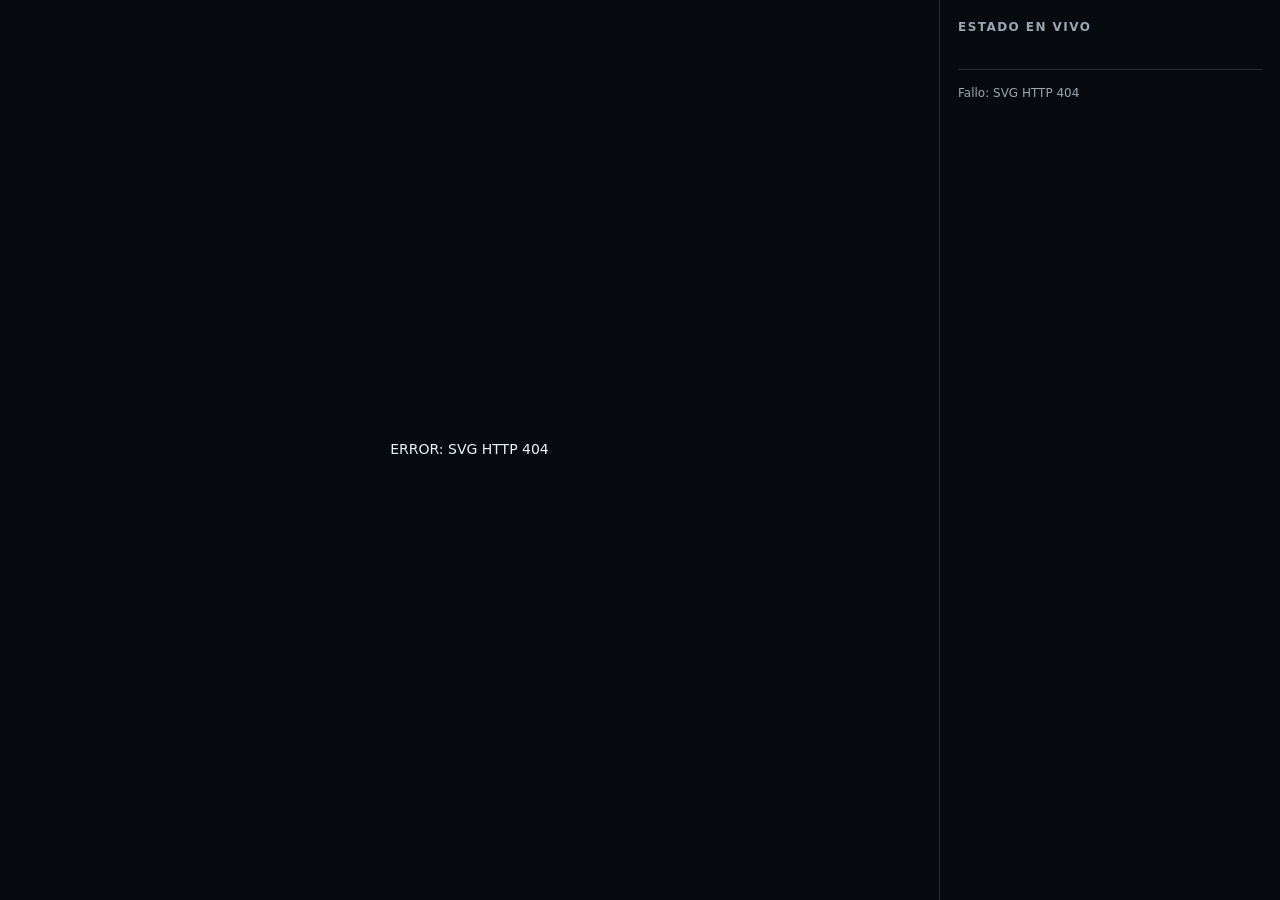
==== rat9/ui/index.html @ bbfde966 "Investigacion cerrada: arreglado el bug que rompia la UI, hallazgos aplicados BUG ARREGLADO Y VERIFI" ====
<!DOCTYPE html>
<html lang="es">
<head>
<meta charset="utf-8">
<meta name="viewport" content="width=device-width,initial-scale=1">
<meta name="color-scheme" content="dark">
<title>rat9-config — banco de pruebas del diagrama</title>
<style>
  /* Banco de pruebas provisional: sirve para verificar el enrutado de
     /ui/, la carga del SVG y la API, mientras se construye la interfaz
     definitiva. NO es la interfaz final. */
  :root {
    --bg-0: oklch(0.145 0.012 255);
    --bg-1: oklch(0.175 0.014 255);
    --bg-2: oklch(0.215 0.016 255);
    --text-hi: oklch(0.955 0.01 250);
    --text-mute: oklch(0.72 0.02 255);
    --accent-500: oklch(0.72 0.175 225);
    --hairline: color-mix(in oklab, var(--bg-1), white 14%);
    color-scheme: dark;
  }
  * { box-sizing: border-box; }
  body {
    margin: 0; background: var(--bg-0); color: var(--text-hi);
    font: 14px/1.55 system-ui, sans-serif;
    display: grid; grid-template-columns: minmax(0,1fr) 340px;
    gap: 1px; background: var(--hairline); block-size: 100vh;
  }
  @media (max-width: 820px) { body { grid-template-columns: minmax(0,1fr); } }
  .stage, aside { background: var(--bg-0); min-width: 0; overflow: auto; }
  .stage { display: grid; place-items: center; padding: 20px; }
  aside { padding: 18px; }
  svg { inline-size: 100%; max-block-size: 80vh; block-size: auto; }
  h1 { font-size: 12px; letter-spacing: .12em; text-transform: uppercase;
       color: var(--text-mute); margin: 0 0 14px; }
  .kv { display: grid; grid-template-columns: auto 1fr; gap: 6px 14px;
        font-size: 13px; font-variant-numeric: tabular-nums; }
  .kv dt { color: var(--text-mute); }
  .kv dd { margin: 0; color: var(--accent-500); }
  .log { margin-block-start: 18px; padding-block-start: 14px;
         border-block-start: 1px solid var(--hairline); font-size: 12px;
         color: var(--text-mute); }
  .log b { color: var(--text-hi); }
</style>
</head>
<body>
  <div class="stage" id="stage">cargando diagrama…</div>
  <aside>
    <h1>Estado en vivo</h1>
    <dl class="kv" id="state"></dl>
    <div class="log" id="log">Pulsa una zona del ratón.</div>
  </aside>

<script>
const $ = (s) => document.querySelector(s);

async function cargarDiagrama() {
  const r = await fetch('/ui/diagram-mouse.svg');
  if (!r.ok) throw new Error('SVG HTTP ' + r.status);
  const txt = await r.text();
  const doc = new DOMParser().parseFromString(txt, 'image/svg+xml');
  const svg = doc.documentElement;
  svg.removeAttribute('width');
  svg.removeAttribute('height');
  $('#stage').replaceChildren(svg);

  const zonas = [...svg.querySelectorAll('.z')];
  for (const z of zonas) {
    z.addEventListener('click', () => seleccionar(z, zonas));
    z.addEventListener('keydown', (e) => {
      if (e.key === 'Enter' || e.key === ' ') {
        e.preventDefault(); seleccionar(z, zonas);
      }
    });
  }
  return zonas.length;
}

function seleccionar(z, zonas) {
  for (const o of zonas) o.classList.remove('sel');
  z.classList.add('sel');
  const svg = z.closest('svg');
  svg.classList.add('sel-mode');
  const uso = z.dataset.usage;
  $('#log').innerHTML = 'Zona <b>' + z.dataset.zone + '</b> · uso HID <b>'
    + uso + '</b> · ' + z.getAttribute('aria-label');
}

async function cargarEstado() {
  const s = await (await fetch('/api/state')).json();
  const dpi = {};
  for (const d of (s.dpi || [])) (dpi[d.mode] ||= {})[d.axis] = d.dpi;
  const filas = [
    ['Conectado', s.connected ? 'sí' : 'no'],
    ['Perfil activo', s.mode ?? '—'],
    ['Batería', s.battery != null ? s.battery + ' %' : 'desconocida'],
    ...Object.keys(dpi).sort().map(
      m => ['DPI perfil ' + m, dpi[m].X + ' / ' + dpi[m].Y]),
  ];
  $('#state').innerHTML = filas.map(
    ([k, v]) => '<dt>' + k + '</dt><dd>' + v + '</dd>').join('');
}

(async () => {
  try {
    const n = await cargarDiagrama();
    await cargarEstado();
    $('#log').innerHTML = 'Diagrama cargado: <b>' + n + '</b> zonas. '
      + 'Pulsa una.';
    setInterval(cargarEstado, 3000);
  } catch (e) {
    $('#stage').textContent = 'ERROR: ' + e.message;
    $('#log').textContent = 'Fallo: ' + e.message;
  }
})();
</script>
</body>
</html>
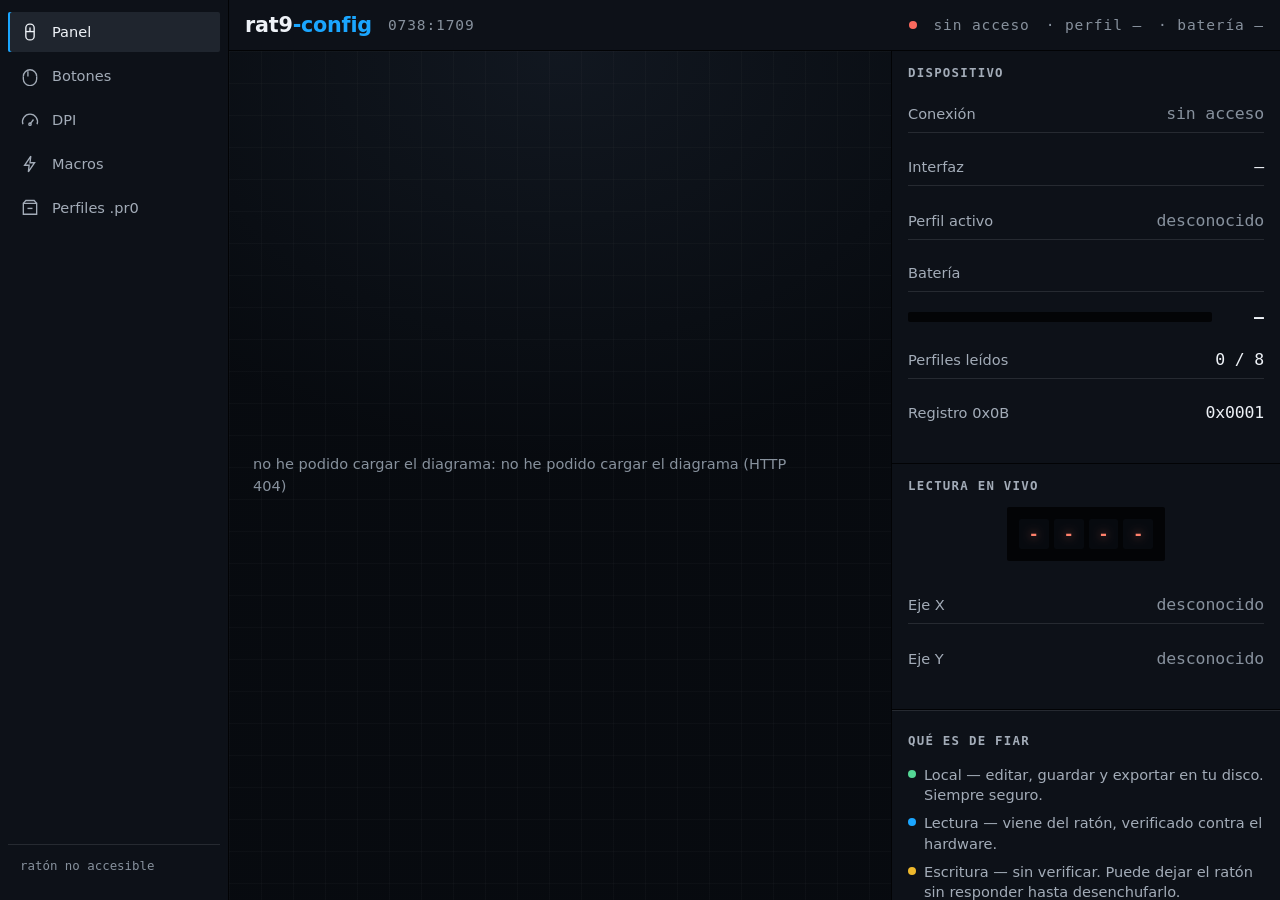
==== commit f04adb24: "Interfaz nueva: tokens, armazon responsive y diagrama integrado Sustituye el banco de pruebas por la" ====
--- a/rat9/ui/index.html
+++ b/rat9/ui/index.html
@@ -4,115 +4,94 @@
 <meta charset="utf-8">
 <meta name="viewport" content="width=device-width,initial-scale=1">
 <meta name="color-scheme" content="dark">
-<title>rat9-config — banco de pruebas del diagrama</title>
-<style>
-  /* Banco de pruebas provisional: sirve para verificar el enrutado de
-     /ui/, la carga del SVG y la API, mientras se construye la interfaz
-     definitiva. NO es la interfaz final. */
-  :root {
-    --bg-0: oklch(0.145 0.012 255);
-    --bg-1: oklch(0.175 0.014 255);
-    --bg-2: oklch(0.215 0.016 255);
-    --text-hi: oklch(0.955 0.01 250);
-    --text-mute: oklch(0.72 0.02 255);
-    --accent-500: oklch(0.72 0.175 225);
-    --hairline: color-mix(in oklab, var(--bg-1), white 14%);
-    color-scheme: dark;
-  }
-  * { box-sizing: border-box; }
-  body {
-    margin: 0; background: var(--bg-0); color: var(--text-hi);
-    font: 14px/1.55 system-ui, sans-serif;
-    display: grid; grid-template-columns: minmax(0,1fr) 340px;
-    gap: 1px; background: var(--hairline); block-size: 100vh;
-  }
-  @media (max-width: 820px) { body { grid-template-columns: minmax(0,1fr); } }
-  .stage, aside { background: var(--bg-0); min-width: 0; overflow: auto; }
-  .stage { display: grid; place-items: center; padding: 20px; }
-  aside { padding: 18px; }
-  svg { inline-size: 100%; max-block-size: 80vh; block-size: auto; }
-  h1 { font-size: 12px; letter-spacing: .12em; text-transform: uppercase;
-       color: var(--text-mute); margin: 0 0 14px; }
-  .kv { display: grid; grid-template-columns: auto 1fr; gap: 6px 14px;
-        font-size: 13px; font-variant-numeric: tabular-nums; }
-  .kv dt { color: var(--text-mute); }
-  .kv dd { margin: 0; color: var(--accent-500); }
-  .log { margin-block-start: 18px; padding-block-start: 14px;
-         border-block-start: 1px solid var(--hairline); font-size: 12px;
-         color: var(--text-mute); }
-  .log b { color: var(--text-hi); }
-</style>
+<title>rat9-config</title>
+<link rel="stylesheet" href="css/tokens.css">
+<link rel="stylesheet" href="css/app.css">
 </head>
 <body>
-  <div class="stage" id="stage">cargando diagrama…</div>
-  <aside>
-    <h1>Estado en vivo</h1>
-    <dl class="kv" id="state"></dl>
-    <div class="log" id="log">Pulsa una zona del ratón.</div>
-  </aside>
 
-<script>
-const $ = (s) => document.querySelector(s);
+<div class="app">
 
-async function cargarDiagrama() {
-  const r = await fetch('/ui/diagram-mouse.svg');
-  if (!r.ok) throw new Error('SVG HTTP ' + r.status);
-  const txt = await r.text();
-  const doc = new DOMParser().parseFromString(txt, 'image/svg+xml');
-  const svg = doc.documentElement;
-  svg.removeAttribute('width');
-  svg.removeAttribute('height');
-  $('#stage').replaceChildren(svg);
+  <!-- ── navegación ─────────────────────────────────────────────────────── -->
+  <nav class="rail" aria-label="Secciones">
+    <button class="rail-item" data-view="panel" aria-current="page"
+            data-name="Panel">
+      <svg viewBox="0 0 24 24" fill="none" stroke="currentColor"
+           stroke-width="1.6" aria-hidden="true">
+        <rect x="7" y="2.5" width="10" height="19" rx="4.5"/>
+        <path d="M12 6.5v5"/><path d="M7 11.5h10"/>
+      </svg>
+      <span class="rail-label">Panel</span>
+    </button>
 
-  const zonas = [...svg.querySelectorAll('.z')];
-  for (const z of zonas) {
-    z.addEventListener('click', () => seleccionar(z, zonas));
-    z.addEventListener('keydown', (e) => {
-      if (e.key === 'Enter' || e.key === ' ') {
-        e.preventDefault(); seleccionar(z, zonas);
-      }
-    });
-  }
-  return zonas.length;
-}
+    <button class="rail-item" data-view="botones" data-name="Botones">
+      <svg viewBox="0 0 24 24" fill="none" stroke="currentColor"
+           stroke-width="1.6" aria-hidden="true">
+        <path d="M4 12.5a8 8 0 0 1 16 0"/>
+        <path d="M4 12.5v3a8 8 0 0 0 16 0v-3"/>
+        <path d="M9.5 6.2v6.3"/>
+      </svg>
+      <span class="rail-label">Botones</span>
+    </button>
 
-function seleccionar(z, zonas) {
-  for (const o of zonas) o.classList.remove('sel');
-  z.classList.add('sel');
-  const svg = z.closest('svg');
-  svg.classList.add('sel-mode');
-  const uso = z.dataset.usage;
-  $('#log').innerHTML = 'Zona <b>' + z.dataset.zone + '</b> · uso HID <b>'
-    + uso + '</b> · ' + z.getAttribute('aria-label');
-}
+    <button class="rail-item" data-view="dpi" data-name="DPI">
+      <svg viewBox="0 0 24 24" fill="none" stroke="currentColor"
+           stroke-width="1.6" aria-hidden="true">
+        <path d="M3.5 17a9 9 0 1 1 17 0"/>
+        <path d="M12 17l4.2-5.6"/>
+        <circle cx="12" cy="17" r="1.4"/>
+      </svg>
+      <span class="rail-label">DPI</span>
+    </button>
 
-async function cargarEstado() {
-  const s = await (await fetch('/api/state')).json();
-  const dpi = {};
-  for (const d of (s.dpi || [])) (dpi[d.mode] ||= {})[d.axis] = d.dpi;
-  const filas = [
-    ['Conectado', s.connected ? 'sí' : 'no'],
-    ['Perfil activo', s.mode ?? '—'],
-    ['Batería', s.battery != null ? s.battery + ' %' : 'desconocida'],
-    ...Object.keys(dpi).sort().map(
-      m => ['DPI perfil ' + m, dpi[m].X + ' / ' + dpi[m].Y]),
-  ];
-  $('#state').innerHTML = filas.map(
-    ([k, v]) => '<dt>' + k + '</dt><dd>' + v + '</dd>').join('');
-}
+    <button class="rail-item" data-view="macros" data-name="Macros">
+      <svg viewBox="0 0 24 24" fill="none" stroke="currentColor"
+           stroke-width="1.6" aria-hidden="true">
+        <path d="M13 2.5 5.5 13.5H11l-1 8 7.5-11H12l1-8Z"/>
+      </svg>
+      <span class="rail-label">Macros</span>
+    </button>
 
-(async () => {
-  try {
-    const n = await cargarDiagrama();
-    await cargarEstado();
-    $('#log').innerHTML = 'Diagrama cargado: <b>' + n + '</b> zonas. '
-      + 'Pulsa una.';
-    setInterval(cargarEstado, 3000);
-  } catch (e) {
-    $('#stage').textContent = 'ERROR: ' + e.message;
-    $('#log').textContent = 'Fallo: ' + e.message;
-  }
-})();
-</script>
+    <button class="rail-item" data-view="perfiles" data-name="Perfiles">
+      <svg viewBox="0 0 24 24" fill="none" stroke="currentColor"
+           stroke-width="1.6" aria-hidden="true">
+        <path d="M4 6.5h16v13H4z"/><path d="M4 6.5 7 3h10l3 3.5"/>
+        <path d="M9 12.5h6"/>
+      </svg>
+      <span class="rail-label">Perfiles .pr0</span>
+    </button>
+
+    <div class="rail-foot" id="railFoot">conectando…</div>
+  </nav>
+
+  <!-- ── barra de estado ────────────────────────────────────────────────── -->
+  <header class="head">
+    <h1>rat9<span style="color:var(--accent-500)">-config</span></h1>
+    <span class="sub" id="hwid">0738:1709</span>
+    <span class="spacer"></span>
+    <span class="dot dot--wait" id="dot" role="img" aria-label="estado"></span>
+    <span class="sub" id="conn">conectando…</span>
+    <span class="sub">· perfil <span id="mode">—</span></span>
+    <span class="sub">· batería <span id="battHead">—</span></span>
+  </header>
+
+  <!-- ── lienzo: el ratón ───────────────────────────────────────────────── -->
+  <main class="canvas">
+    <div class="device-frame" id="deviceFrame">
+      <p class="hint" id="deviceMsg">cargando diagrama…</p>
+    </div>
+    <ol class="numb" id="numb" aria-label="Controles del ratón por número"></ol>
+  </main>
+
+  <!-- ── panel de la vista activa ───────────────────────────────────────── -->
+  <aside class="panel" id="panel" aria-live="polite"></aside>
+</div>
+
+<div class="toasts" id="toasts" aria-live="polite"></div>
+
+<script src="js/api.js"></script>
+<script src="js/diagram.js"></script>
+<script src="js/views.js"></script>
+<script src="js/app.js"></script>
 </body>
 </html>
--- a/rat9/ui/css/tokens.css
+++ b/rat9/ui/css/tokens.css
@@ -0,0 +1,103 @@
+/* ============================================================================
+   rat9-config — tokens de diseño
+   ----------------------------------------------------------------------------
+   Un solo objeto de diseño. Todo lo demas referencia estos tokens; no hay
+   colores sueltos en las reglas.
+
+   Decisiones y de donde salen:
+   - Paleta en OKLCH: la luminancia es perceptualmente uniforme, asi que la
+     escalera de superficies son pasos iguales de L y no "tres grises a ojo".
+     El hue es frio y FIJO (258) y el croma bajisimo, para que el matiz no
+     contamine el texto.
+   - Acento azul (hue 245), no el cian del informe ni el violeta de moda.
+     Es el color favorito del dueno del raton y el heredero del cobalto
+     (#3993BE, #0868B2) del software original.
+   - Esquinas ACHAPLANADAS: el original no tenia ni un borde redondeado. Se
+     conserva ese rasgo como seña de identidad; el radio queda solo para
+     controles pequenos.
+   - Contraste: los cuatro niveles de texto pasan AA (>=4.5:1) sobre --bg-1.
+     Verificado con tools/contrast.py, no a ojo.
+   - Fuentes instaladas en la maquina (fc-list), cero CDN: la app tiene que
+     funcionar sin red.
+   ========================================================================= */
+:root {
+  color-scheme: dark;
+
+  /* ── superficies: escalera de luminancia, hue frio fijo, croma minimo ── */
+  --bg-0: oklch(0.145 0.012 258);   /* raiz, vacio */
+  --bg-1: oklch(0.178 0.015 258);   /* paneles */
+  --bg-2: oklch(0.216 0.017 258);   /* paneles elevados, hover de fila */
+  --bg-3: oklch(0.262 0.019 258);   /* inputs, controles */
+  --bg-sunken: oklch(0.105 0.010 258); /* ranuras, canales, huecos */
+
+  /* ── texto: 4 niveles, los 4 pasan AA normal sobre --bg-1 ── */
+  --text-hi:   oklch(0.960 0.008 250);  /* titulares            ~13:1 */
+  --text-body: oklch(0.885 0.015 250);  /* cuerpo               ~10:1 */
+  --text-mute: oklch(0.740 0.020 255);  /* etiquetas             ~6:1 */
+  --text-hint: oklch(0.652 0.022 255);  /* pistas, deshabilitado ~4.9:1 */
+
+  /* ── acento azul: 3 pasos + translucido para el glow ── */
+  --accent-400: oklch(0.790 0.150 246);  /* texto acentuado, hover */
+  --accent-500: oklch(0.700 0.170 245);  /* primario */
+  --accent-600: oklch(0.580 0.165 243);  /* fondo de boton primario */
+  --accent-700: oklch(0.440 0.135 243);  /* pulsado */
+  --accent-glow: oklch(0.700 0.170 245 / 0.28);
+  --accent-wash: oklch(0.700 0.170 245 / 0.12);
+
+  /* ── semanticos ── */
+  --ok:     oklch(0.790 0.150 158);
+  --warn:   oklch(0.810 0.155 85);
+  --danger: oklch(0.700 0.180 27);
+
+  /* ── lineas: derivadas del propio fondo, nunca un gris plano ── */
+  --hairline:        color-mix(in oklab, var(--bg-1), white 13%);
+  --hairline-strong: color-mix(in oklab, var(--bg-1), white 24%);
+  --gap-line:        oklch(0.095 0.010 258); /* el hueco de 1px entre paneles */
+
+  /* ── geometria: achaflanada, no redondeada ── */
+  --chamfer: 11px;        /* el corte de las esquinas */
+  --chamfer-sm: 6px;
+  --r-tech: 2px;          /* controles: casi rectos, tecnico */
+  --r-sm: 5px;
+  --r-pill: 999px;
+
+  /* ── espacio: 4 pt FIJO. El espaciado no escala con la ventana ── */
+  --sp-1: .25rem;  --sp-2: .5rem;   --sp-3: .75rem;
+  --sp-4: 1rem;    --sp-5: 1.5rem;  --sp-6: 2rem;   --sp-7: 3rem;
+
+  /* ── tipografia fluida: ratio 1.3 entre 860 y 2560 px de ventana ──
+     Los tamanos subieron tras ver la app en una ventana de 1908 px: el cuerpo
+     se quedaba en 15 px y las etiquetas en 12,5, que a esa anchura se lee mal. */
+  --step--2: clamp(0.75rem, 0.6958rem + 0.1007vw, 0.875rem);
+  --step--1: clamp(0.875rem, 0.8032rem + 0.1338vw, 1rem);
+  --step-0:  clamp(1rem, 0.9348rem + 0.1212vw, 1.125rem);
+  --step-1:  clamp(1.25rem, 1.1594rem + 0.1685vw, 1.4375rem);
+  --step-2:  clamp(1.5625rem, 1.4272rem + 0.2524vw, 1.8438rem);
+  --step-3:  clamp(1.9375rem, 1.7425rem + 0.3632vw, 2.375rem);
+  --lh-tight: 1.16;  --lh-body: 1.55;
+
+  --font-ui:      "Geist", "Adwaita Sans", system-ui, sans-serif;
+  --font-display: "Space Grotesk", "Geist", system-ui, sans-serif;
+  --font-mono:    "JetBrains Mono", ui-monospace, "Noto Sans Mono", monospace;
+
+  /* ── movimiento: 3 duraciones y 2 easings, ni una mas ── */
+  --t-fast: 120ms;   /* hover, foco: respuesta inmediata */
+  --t-base: 200ms;   /* cambios de estado */
+  --t-slow: 480ms;   /* carga, apariciones */
+  --ease-out: cubic-bezier(.2, 0, 0, 1);
+  --ease-soft: cubic-bezier(.4, 0, .2, 1);
+
+  /* ── elevacion: por luminancia, no por sombras difusas ── */
+  --edge-light: inset 0 1px 0 oklch(1 0 0 / .05);
+  --drop-1: 0 1px 2px oklch(0 0 0 / .35);
+  --drop-2: 0 10px 28px -10px oklch(0 0 0 / .6), var(--edge-light);
+}
+
+@media (prefers-reduced-motion: reduce) {
+  :root { --t-fast: 1ms; --t-base: 1ms; --t-slow: 1ms; }
+  *, *::before, *::after {
+    animation-duration: .01ms !important;
+    animation-iteration-count: 1 !important;
+    transition-duration: .01ms !important;
+  }
+}
--- a/rat9/ui/css/app.css
+++ b/rat9/ui/css/app.css
@@ -0,0 +1,555 @@
+/* ============================================================================
+   rat9-config — estructura y componentes
+   ----------------------------------------------------------------------------
+   Disposiciones: tres, por grid-template-areas, y el ancho que decide es el de
+   la ventana. El caso real es la ventana estrecha y alta (~950 px) que sale al
+   poner la ventana en una mitad en Hyprland, y el caso maximo 4K.
+
+   Dos trucos que estan aqui por un motivo concreto:
+   - La separacion de 1 px se PINTA en el hueco del grid (background en el
+     contenedor + gap:1px). Con bordes de 1px en cada hijo salen bordes dobles
+     que ademas parpadean al redimensionar la ventana.
+   - min-width/min-height 0 en todos los hijos del grid. Sin eso, un hijo con
+     contenido largo pide su ancho minimo y revienta la columna.
+   ========================================================================= */
+
+* { box-sizing: border-box; }
+
+html, body { block-size: 100%; }
+
+body {
+  margin: 0;
+  background: var(--bg-0);
+  color: var(--text-body);
+  font: 400 var(--step-0)/var(--lh-body) var(--font-ui);
+  -webkit-font-smoothing: antialiased;
+  overflow: hidden;
+}
+
+/* ── esquinas achaflanadas: la seña del software original ── */
+.chamfer {
+  --ch: var(--chamfer);
+  clip-path: polygon(
+    var(--ch) 0, 100% 0,
+    100% calc(100% - var(--ch)), calc(100% - var(--ch)) 100%,
+    0 100%, 0 var(--ch));
+}
+.chamfer-sm { --ch: var(--chamfer-sm); }
+
+/* ═══ estructura ══════════════════════════════════════════════════════════ */
+
+.app {
+  display: grid;
+  block-size: 100%;
+  gap: 1px;
+  background: var(--gap-line);
+  grid-template-columns: 228px minmax(0, 1fr) minmax(340px, 388px);
+  grid-template-rows: 50px minmax(0, 1fr);
+  grid-template-areas:
+    "rail head   head"
+    "rail canvas panel";
+}
+.app > * { min-width: 0; min-height: 0; background: var(--bg-0); }
+
+/* Ventana media: el rail se queda en iconos y el panel baja debajo del lienzo */
+@media (max-width: 1240px) {
+  .app {
+    grid-template-columns: 62px minmax(0, 1fr);
+    grid-template-rows: 50px minmax(0, 53%) minmax(0, 1fr);
+    grid-template-areas:
+      "rail head"
+      "rail canvas"
+      "rail panel";
+  }
+  .rail-label { display: none; }
+}
+
+/* Ventana estrecha: una columna, el rail pasa a tira horizontal */
+@media (max-width: 860px) {
+  .app {
+    grid-template-columns: minmax(0, 1fr);
+    grid-template-rows: 46px auto minmax(240px, 44vh) minmax(0, 1fr);
+    grid-template-areas: "head" "rail" "canvas" "panel";
+  }
+  .rail { flex-direction: row; overflow-x: auto; padding: var(--sp-2); }
+  .rail-item { min-inline-size: 46px; }
+}
+
+/* ═══ barra de estado (head) ══════════════════════════════════════════════ */
+
+.head {
+  grid-area: head;
+  display: flex; align-items: center; gap: var(--sp-4);
+  padding-inline: var(--sp-4);
+  background: var(--bg-1);
+}
+
+.head h1 {
+  margin: 0; font: 600 var(--step-1)/1 var(--font-display);
+  color: var(--text-hi); letter-spacing: -.01em;
+}
+.head h1 b { color: var(--accent-500); font-weight: 600; }
+.head .sub {
+  font: 500 var(--step--1)/1 var(--font-mono);
+  color: var(--text-hint); letter-spacing: .06em;
+}
+.head .spacer { margin-inline-start: auto; }
+
+/* ═══ rail de navegacion ══════════════════════════════════════════════════ */
+
+.rail {
+  grid-area: rail;
+  display: flex; flex-direction: column; gap: var(--sp-1);
+  padding: var(--sp-3) var(--sp-2);
+  background: var(--bg-1);
+}
+
+.rail-item {
+  display: flex; align-items: center; gap: var(--sp-3);
+  padding: var(--sp-2) var(--sp-3);
+  min-block-size: 40px;
+  border: 0; background: transparent; color: var(--text-mute);
+  font: 500 var(--step--1)/1.2 var(--font-ui);
+  text-align: start; cursor: pointer;
+  border-radius: var(--r-tech);
+  transition: background var(--t-fast) var(--ease-out),
+              color var(--t-fast) var(--ease-out);
+}
+.rail-item svg { inline-size: 20px; block-size: 20px; flex: none; }
+.rail-item:hover { background: var(--bg-2); color: var(--text-hi); }
+.rail-item[aria-current="page"] {
+  background: var(--bg-3); color: var(--text-hi);
+  box-shadow: inset 2px 0 0 var(--accent-500);
+}
+.rail-item:focus-visible {
+  outline: 2px solid var(--accent-400); outline-offset: -2px;
+}
+
+/* el rail en modo iconos muestra el nombre en un tooltip que sale fuera */
+@media (max-width: 1240px) and (min-width: 861px) {
+  .rail-item { position: relative; justify-content: center; padding: var(--sp-2); }
+  .rail-item::after {
+    content: attr(data-name);
+    position: absolute; inset-inline-start: calc(100% + 10px);
+    inset-block-start: 50%; translate: 0 -50%;
+    background: var(--bg-3); border: 1px solid var(--hairline-strong);
+    padding: 4px 8px; border-radius: var(--r-tech);
+    font: 500 var(--step--2)/1 var(--font-mono); letter-spacing: .06em;
+    color: var(--text-hi); white-space: nowrap;
+    opacity: 0; pointer-events: none; z-index: 20;
+    transition: opacity var(--t-fast) var(--ease-out);
+  }
+  .rail-item:hover::after, .rail-item:focus-visible::after { opacity: 1; }
+}
+
+.rail-foot {
+  margin-block-start: auto; padding: var(--sp-3);
+  border-block-start: 1px solid var(--hairline);
+  font: 500 var(--step--2)/1.5 var(--font-mono); color: var(--text-hint);
+}
+
+/* ═══ lienzo (canvas) ═════════════════════════════════════════════════════ */
+
+.canvas {
+  grid-area: canvas; overflow: auto;
+  display: grid;
+  grid-template-columns: minmax(0, 1fr) auto;
+  align-items: center; justify-items: center;
+  gap: var(--sp-5);
+  padding: var(--sp-5);
+  background:
+    radial-gradient(120% 70% at 50% 0%, oklch(0.205 0.020 258) 0%, var(--bg-0) 68%);
+  position: relative;
+}
+/* Sin sitio para la leyenda, se va: los numeros siguen teniendo su lista
+   completa y accesible en la vista «Botones». */
+@media (max-width: 1180px) { .canvas { grid-template-columns: minmax(0, 1fr); } .numb { display: none; } }
+
+/* Leyenda de las llamadas del dibujo: el numero es el uso HID */
+.numb {
+  display: flex; flex-direction: column; gap: 1px;
+  padding-inline-end: var(--sp-4); margin: 0; list-style: none;
+}
+.numb li {
+  display: flex; align-items: center; gap: var(--sp-3);
+  font: 500 var(--step--2)/1.7 var(--font-mono);
+  color: var(--text-mute); white-space: nowrap;
+}
+.numb b {
+  display: grid; place-items: center;
+  inline-size: 24px; block-size: 24px; flex: none;
+  border: 1px solid var(--hairline-strong); border-radius: var(--r-pill);
+  color: var(--text-hi); font-weight: 600;
+  font-variant-numeric: tabular-nums;
+}
+/* rejilla tecnica sutil: 1 px cada 32, apenas visible */
+.canvas::before {
+  content: ""; position: absolute; inset: 0; pointer-events: none;
+  background-image:
+    linear-gradient(to right, oklch(1 0 0 / .022) 1px, transparent 1px),
+    linear-gradient(to bottom, oklch(1 0 0 / .022) 1px, transparent 1px);
+  background-size: 32px 32px;
+}
+
+.device-frame {
+  position: relative;
+  container-type: inline-size;
+  container-name: device;
+  inline-size: 100%;
+  display: grid; place-items: center;
+}
+
+/* ═══ panel de ajustes ════════════════════════════════════════════════════ */
+
+.panel {
+  grid-area: panel; overflow: auto; overscroll-behavior: contain;
+  display: flex; flex-direction: column; gap: 1px;
+  background: var(--gap-line);
+  scrollbar-width: thin;
+  scrollbar-color: var(--hairline-strong) transparent;
+}
+/* Barra de scroll visible: sin esto el panel parecia cortado en seco y no se
+   sabia que habia mas abajo. */
+.panel::-webkit-scrollbar, .canvas::-webkit-scrollbar { inline-size: 10px; block-size: 10px; }
+.panel::-webkit-scrollbar-track, .canvas::-webkit-scrollbar-track { background: transparent; }
+.panel::-webkit-scrollbar-thumb, .canvas::-webkit-scrollbar-thumb {
+  background: var(--hairline-strong); border-radius: var(--r-pill);
+  border: 3px solid var(--bg-0);
+}
+.panel::-webkit-scrollbar-thumb:hover, .canvas::-webkit-scrollbar-thumb:hover {
+  background: color-mix(in oklab, var(--hairline-strong), white 25%);
+}
+
+.sect { background: var(--bg-1); padding: var(--sp-4); }
+.sect--tight { padding: var(--sp-3) var(--sp-4); }
+.sect__head {
+  display: flex; align-items: center; gap: var(--sp-2);
+  margin-block-end: var(--sp-3);
+}
+.hud {
+  font: 600 var(--step--2)/1 var(--font-mono);
+  text-transform: uppercase; letter-spacing: .1em;
+  color: var(--text-mute);
+}
+.hud--accent { color: var(--accent-400); }
+
+/* ═══ filas de dato ══════════════════════════════════════════════════════ */
+
+.rows { display: flex; flex-direction: column; }
+.row {
+  display: flex; align-items: baseline; gap: var(--sp-3);
+  padding: var(--sp-2) 0;
+  border-block-end: 1px solid var(--hairline);
+}
+.row:last-child { border-block-end: 0; }
+.row dt, .row .k {
+  flex: 1; font: 500 var(--step--1)/1.3 var(--font-ui);
+  color: var(--text-mute);
+}
+.row dd, .row .v {
+  margin: 0; font: 500 var(--step-0)/1.2 var(--font-mono);
+  color: var(--text-hi); font-variant-numeric: tabular-nums;
+  letter-spacing: -.01em;
+}
+.row .v--accent { color: var(--accent-400); }
+.row .v--empty { color: var(--text-hint); }
+.row.is-active { background: var(--accent-wash); }
+
+/* ═══ etiquetas de estado ════════════════════════════════════════════════ */
+
+.tag {
+  font: 600 var(--step--2)/1 var(--font-mono);
+  letter-spacing: .06em; text-transform: uppercase;
+  padding: 3px 7px; border-radius: var(--r-tech);
+  background: var(--bg-3); color: var(--text-mute);
+}
+.tag--ok     { background: oklch(0.790 0.150 158 / .16); color: var(--ok); }
+.tag--warn   { background: oklch(0.810 0.155 85 / .16);  color: var(--warn); }
+.tag--accent { background: var(--accent-wash);           color: var(--accent-400); }
+
+/* ── indicador de conexion ── */
+.dot {
+  inline-size: 8px; block-size: 8px; flex: none;
+  border-radius: var(--r-pill); background: var(--text-hint);
+}
+.dot--on  { background: var(--ok); box-shadow: 0 0 8px oklch(0.790 0.150 158 / .7); }
+.dot--off { background: var(--danger); }
+.dot--wait { background: var(--warn); }
+
+/* ═══ bateria ════════════════════════════════════════════════════════════ */
+
+.batt { display: flex; align-items: center; gap: var(--sp-3); }
+.batt__shell {
+  position: relative; flex: 1; block-size: 10px;
+  background: var(--bg-sunken); border-radius: var(--r-tech);
+  overflow: hidden;
+}
+.batt__fill {
+  block-size: 100%; background: var(--accent-500);
+  transition: inline-size var(--t-base) var(--ease-out),
+              background var(--t-base) var(--ease-out);
+}
+.batt__fill.is-low  { background: var(--warn); }
+.batt__fill.is-crit { background: var(--danger); }
+.batt__n {
+  font: 600 var(--step-0)/1 var(--font-mono); color: var(--text-hi);
+  font-variant-numeric: tabular-nums; min-inline-size: 4ch; text-align: end;
+}
+
+/* ═══ controles ══════════════════════════════════════════════════════════ */
+
+.btn {
+  display: inline-flex; align-items: center; justify-content: center; gap: var(--sp-2);
+  min-block-size: 34px; padding: 0 var(--sp-4);
+  border: 1px solid var(--hairline-strong); border-radius: var(--r-tech);
+  background: var(--bg-2); color: var(--text-hi);
+  font: 600 var(--step--1)/1 var(--font-ui); cursor: pointer;
+  transition: background var(--t-fast) var(--ease-out),
+              border-color var(--t-fast) var(--ease-out);
+}
+.btn:hover { background: var(--bg-3); border-color: var(--accent-500); }
+.btn:active { background: var(--accent-700); }
+.btn:focus-visible { outline: 2px solid var(--accent-400); outline-offset: 2px; }
+.btn--primary {
+  background: var(--accent-600); border-color: var(--accent-600);
+  color: oklch(0.15 0.02 258);
+}
+.btn--primary:hover { background: var(--accent-500); border-color: var(--accent-500); }
+.btn--quiet { background: transparent; border-color: transparent; color: var(--text-mute); }
+.btn--quiet:hover { background: var(--bg-2); color: var(--text-hi); }
+.btn--danger { color: var(--danger); border-color: oklch(0.700 0.180 27 / .4); }
+.btn[disabled] { opacity: .45; cursor: not-allowed; }
+
+.btn-row { display: flex; flex-wrap: wrap; gap: var(--sp-2); }
+
+/* ── deslizador de DPI: en pasos de 25, no libre ── */
+.slider {
+  -webkit-appearance: none; appearance: none;
+  inline-size: 100%; block-size: 22px; background: transparent; cursor: pointer;
+}
+.slider::-webkit-slider-runnable-track {
+  block-size: 6px; border-radius: var(--r-tech);
+  background:
+    repeating-linear-gradient(to right,
+      var(--hairline-strong) 0 1px, transparent 1px 7.4%),
+    var(--bg-sunken);
+}
+.slider::-webkit-slider-thumb {
+  -webkit-appearance: none; appearance: none;
+  inline-size: 16px; block-size: 22px; margin-block-start: -8px;
+  border-radius: var(--r-tech);
+  background: var(--accent-500);
+  border: 1px solid oklch(0.15 0.02 258);
+  transition: background var(--t-fast) var(--ease-out);
+}
+.slider:hover::-webkit-slider-thumb { background: var(--accent-400); }
+.slider:focus-visible { outline: none; }
+.slider:focus-visible::-webkit-slider-thumb {
+  outline: 2px solid var(--accent-400); outline-offset: 2px;
+}
+
+/* ═══ tira de etapas de DPI ══════════════════════════════════════════════ */
+
+.stages { display: grid; gap: var(--sp-2); }
+.stage {
+  display: grid; grid-template-columns: auto 1fr auto;
+  align-items: center; gap: var(--sp-3);
+  padding: var(--sp-2) var(--sp-3);
+  background: var(--bg-2); border: 1px solid transparent;
+  border-radius: var(--r-tech); cursor: pointer;
+  transition: background var(--t-fast) var(--ease-out),
+              border-color var(--t-fast) var(--ease-out);
+}
+.stage:hover { background: var(--bg-3); }
+.stage[aria-pressed="true"] { border-color: var(--accent-500); background: var(--accent-wash); }
+.stage__n {
+  font: 600 var(--step--1)/1 var(--font-mono); color: var(--text-mute);
+  font-variant-numeric: tabular-nums;
+}
+.stage__v {
+  font: 600 var(--step-1)/1 var(--font-mono); color: var(--text-hi);
+  font-variant-numeric: tabular-nums;
+}
+
+/* ═══ display de LEDs de DPI (como el original) ══════════════════════════ */
+
+.dpiled {
+  display: inline-grid; grid-auto-flow: column; gap: 5px;
+  padding: var(--sp-3); background: var(--bg-sunken);
+  border-radius: var(--r-tech);
+}
+.dpiled i {
+  inline-size: 3ch; block-size: 1.8em;
+  font: 600 var(--step-0)/1.8em var(--font-mono);
+  font-style: normal; text-align: center;
+  color: oklch(0.30 0.02 258); background: var(--bg-0);
+  border-radius: 2px; font-variant-numeric: tabular-nums;
+}
+.dpiled i.on { color: oklch(0.78 0.19 30); text-shadow: 0 0 10px oklch(0.78 0.19 30 / .8); }
+
+/* ═══ lista de zonas del diagrama ════════════════════════════════════════ */
+
+.zones { display: flex; flex-direction: column; gap: 1px; background: var(--gap-line); }
+.zone-row {
+  display: flex; align-items: center; gap: var(--sp-3);
+  padding: var(--sp-2) var(--sp-3); background: var(--bg-1);
+  border: 0; color: var(--text-body); text-align: start; cursor: pointer;
+  font: 500 var(--step--1)/1.3 var(--font-ui);
+  transition: background var(--t-fast) var(--ease-out);
+}
+.zone-row:hover { background: var(--bg-2); }
+.zone-row[aria-pressed="true"] { background: var(--accent-wash); color: var(--text-hi); }
+.zone-row .n {
+  font: 600 var(--step--2)/1 var(--font-mono); color: var(--text-hint);
+  font-variant-numeric: tabular-nums; min-inline-size: 2.5ch;
+}
+.zone-row .uso {
+  margin-inline-start: auto; font: 500 var(--step--2)/1 var(--font-mono);
+  color: var(--text-hint);
+}
+
+/* ═══ mensajes: la interfaz dice la VERDAD sobre lo que ha pasado ════════ */
+
+.note {
+  display: flex; gap: var(--sp-3); padding: var(--sp-3);
+  background: var(--bg-2); border-inline-start: 2px solid var(--hairline-strong);
+  border-radius: var(--r-tech);
+  font: 400 var(--step--1)/1.45 var(--font-ui); color: var(--text-mute);
+}
+.note--local { border-inline-start-color: var(--ok); }
+.note--sent  { border-inline-start-color: var(--warn); }
+.note--never { border-inline-start-color: var(--danger); }
+.note b { color: var(--text-hi); font-weight: 600; }
+
+/* ═══ toast ══════════════════════════════════════════════════════════════ */
+
+.toasts {
+  position: fixed; inset-block-end: var(--sp-4); inset-inline-start: 50%;
+  translate: -50% 0; display: flex; flex-direction: column; gap: var(--sp-2);
+  z-index: 50; pointer-events: none;
+}
+.toast {
+  padding: var(--sp-3) var(--sp-4); background: var(--bg-3);
+  border: 1px solid var(--hairline-strong); border-radius: var(--r-tech);
+  box-shadow: var(--drop-2); color: var(--text-hi);
+  font: 500 var(--step--1)/1.3 var(--font-ui);
+}
+.toast--ok   { border-color: var(--ok); }
+.toast--warn { border-color: var(--warn); }
+.toast--err  { border-color: var(--danger); }
+
+/* ═══ el ratón: tema del diagrama ════════════════════════════════════════
+   El SVG trae sus propios valores por defecto en hex, pero diagram.js le quita
+   el bloque <style> y estos --mg-* mandan. Asi el ratón pertenece a la misma
+   paleta que el resto y se puede recalibrar desde aquí. */
+
+.device-frame {
+  /* El fallo de la primera pasada fue este: el raton estaba a la MISMA
+     luminancia que el lienzo, asi que se confundia con el fondo. Ahora el
+     cuerpo sube un escalon claro y, sobre todo, el contorno es una linea
+     visible de verdad: en un dibujo tecnico manda la LINEA, no el relleno. */
+  --mg-shell:      color-mix(in oklab, var(--bg-3), white 3%);
+  --mg-shell-hi:   color-mix(in oklab, var(--bg-3), white 10%);
+  --mg-plate:      color-mix(in oklab, var(--bg-3), white 8%);
+  --mg-plate-hi:   color-mix(in oklab, var(--bg-3), white 20%);
+  --mg-palm:       color-mix(in oklab, var(--bg-3), white 2%);
+  --mg-recess:     var(--bg-sunken);
+  --mg-control:    color-mix(in oklab, var(--bg-3), white 10%);
+  --mg-control-hi: color-mix(in oklab, var(--bg-3), white 26%);
+  --mg-edge:       color-mix(in oklab, var(--text-hint), var(--accent-500) 35%);
+  --mg-seam:       color-mix(in oklab, var(--hairline-strong), white 26%);
+  --mg-ridge:      color-mix(in oklab, var(--hairline-strong), white 34%);
+  --mg-gap:        var(--gap-line);
+  --mg-ink:        var(--text-body);
+  --mg-guide:      color-mix(in oklab, var(--hairline-strong), var(--accent-500) 22%);
+  --mg-badge-bg:   var(--bg-sunken);
+  --mg-badge-edge: color-mix(in oklab, var(--text-hint), var(--accent-500) 22%);
+  --mg-shadow:     oklch(0 0 0);
+}
+
+/* Escala con el HUECO del lienzo, no con la ventana: asi el ratón sigue
+   entero cuando el panel se lleva media pantalla. Subio de 46cqi a 68cqi tras
+   ver que en la ventana real quedaba pequeño y rodeado de vacio. */
+.device-frame svg.mouse-diagram {
+  inline-size: 100%;
+  block-size: auto;
+  max-inline-size: min(100%, 68cqi);
+  max-block-size: 82vh;
+  margin-inline: auto;
+}
+@container device (max-width: 420px) { .device-frame svg.mouse-diagram { max-inline-size: 100%; } }
+
+/* Las lineas del dibujo no engordan al escalar (1.5 px a 900 y a 4K) */
+.device-frame svg.mouse-diagram :is(path, rect, line)[stroke] {
+  vector-effect: non-scaling-stroke;
+}
+
+/* Seleccion y foco con el acento de la app */
+.device-frame .z { cursor: pointer; }
+.device-frame .z .hit {
+  transition: fill var(--t-fast) var(--ease-out),
+              stroke var(--t-fast) var(--ease-out);
+}
+.device-frame .z:hover .hit { fill: var(--mg-control-hi); stroke: var(--accent-500); }
+.device-frame .z:focus-visible { outline: none; }
+.device-frame .z:focus-visible .hit {
+  stroke: var(--accent-400); stroke-width: 2.5;
+}
+.device-frame .z.sel .hit {
+  stroke: var(--accent-400); stroke-width: 2.5;
+  filter: drop-shadow(0 0 10px var(--accent-glow));
+}
+.device-frame .mouse-diagram.sel-mode .z:not(.sel) .hit { opacity: .6; }
+.device-frame .lbl { fill: var(--text-hint); font: 10px var(--font-mono); }
+
+/* El texto de las llamadas: su color estaba en el <style> del SVG, que
+   diagram.js elimina para que mande la paleta de la app. Sin esta regla los
+   numeros quedaban en negro sobre negro y los circulos salian VACIOS. */
+.device-frame .badge text {
+  fill: var(--text-hi);
+  font-family: var(--font-mono);
+  font-weight: 600;
+  letter-spacing: .02em;
+}
+
+@media (prefers-reduced-motion: no-preference) {
+  .device-frame .z.sel .hit { animation: latido 2.4s var(--ease-soft) infinite alternate; }
+}
+@keyframes latido {
+  from { filter: drop-shadow(0 0 3px var(--accent-glow)); }
+  to   { filter: drop-shadow(0 0 14px var(--accent-glow)); }
+}
+
+.panel-foot {
+  margin-block-start: auto;
+  background: var(--bg-1);
+  padding: var(--sp-4);
+  padding-block-end: var(--sp-6);   /* aire abajo: quedaba pegado al borde */
+  border-block-start: 1px solid var(--hairline);
+}
+.legend {
+  list-style: none; margin: var(--sp-3) 0 0; padding: 0;
+  display: flex; flex-direction: column; gap: var(--sp-2);
+  font: 400 var(--step--1)/1.4 var(--font-ui); color: var(--text-mute);
+}
+.legend li { display: flex; gap: var(--sp-2); align-items: flex-start; }
+.legend__m {
+  inline-size: 8px; block-size: 8px; flex: none; margin-block-start: 5px;
+  border-radius: var(--r-pill);
+}
+.legend__m--local { background: var(--ok); }
+.legend__m--read  { background: var(--accent-500); }
+.legend__m--write { background: var(--warn); }
+
+/* ═══ utilidades ════════════════════════════════════════════════════════ */
+
+.num { font-variant-numeric: tabular-nums; }
+.mono { font-family: var(--font-mono); }
+.dim { color: var(--text-mute); }
+.hint { color: var(--text-hint); font-size: var(--step--1); }
+.hidden { display: none !important; }
+.stack { display: flex; flex-direction: column; gap: var(--sp-3); }
+.sr {
+  position: absolute; inline-size: 1px; block-size: 1px;
+  overflow: hidden; clip-path: inset(50%);
+}
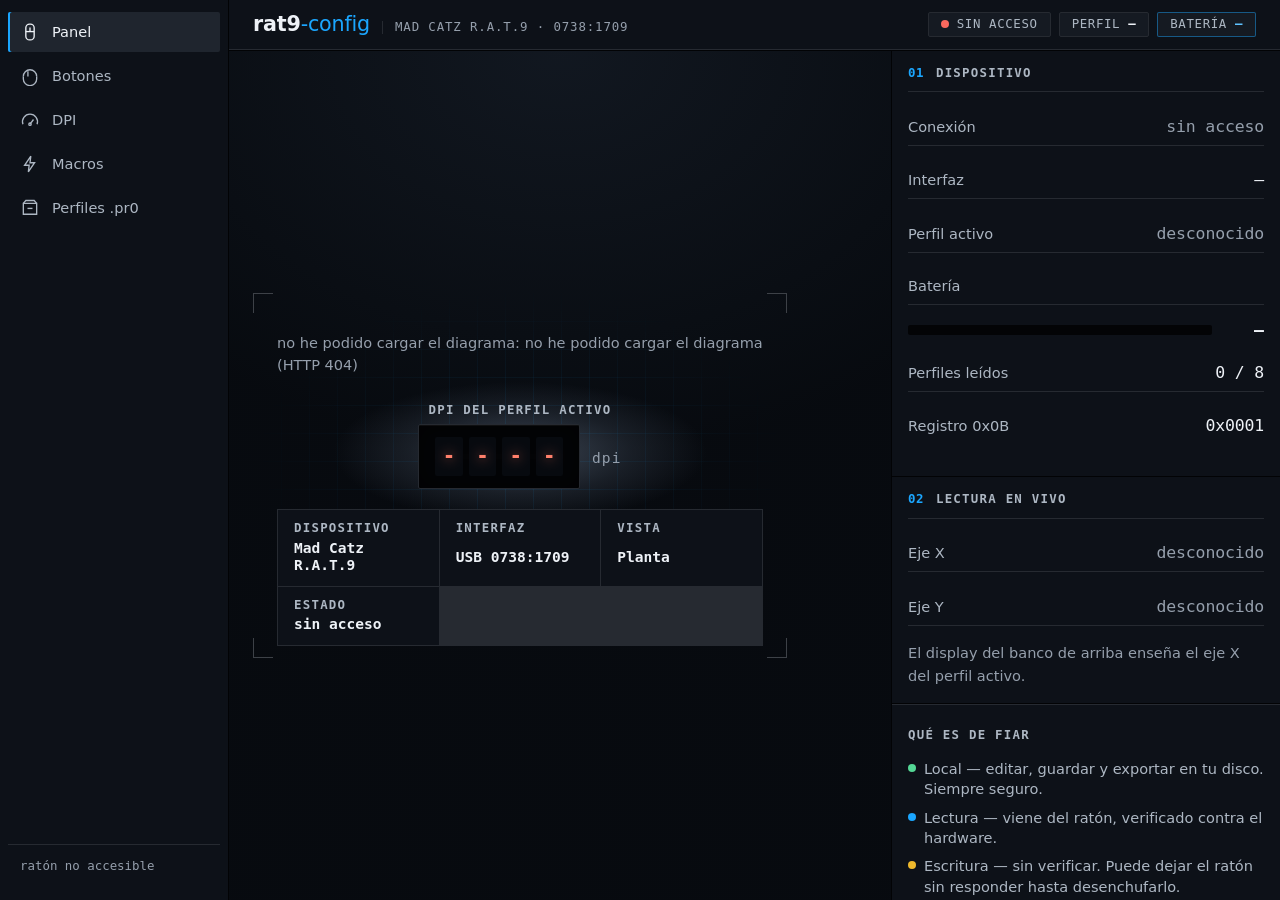
==== commit 84d6c05a: "Rediseno: el lienzo pasa a ser un plano tecnico del dispositivo El lienzo era un raton flotando en u" ====
--- a/rat9/ui/index.html
+++ b/rat9/ui/index.html
@@ -66,20 +66,51 @@
 
   <!-- ── barra de estado ────────────────────────────────────────────────── -->
   <header class="head">
-    <h1>rat9<span style="color:var(--accent-500)">-config</span></h1>
-    <span class="sub" id="hwid">0738:1709</span>
-    <span class="spacer"></span>
-    <span class="dot dot--wait" id="dot" role="img" aria-label="estado"></span>
-    <span class="sub" id="conn">conectando…</span>
-    <span class="sub">· perfil <span id="mode">—</span></span>
-    <span class="sub">· batería <span id="battHead">—</span></span>
+    <div class="head__brand">
+      <h1>rat9<span>-config</span></h1>
+      <span class="head__hw">Mad Catz R.A.T.9 · 0738:1709</span>
+    </div>
+    <div class="head__chips">
+      <span class="chip">
+        <i class="dot dot--wait" id="dot" role="img" aria-label="estado"></i>
+        <span id="conn">conectando…</span>
+      </span>
+      <span class="chip">perfil <b id="mode">—</b></span>
+      <span class="chip chip--accent">batería <b id="battHead">—</b></span>
+    </div>
   </header>
 
-  <!-- ── lienzo: el ratón ───────────────────────────────────────────────── -->
+  <!-- ── banco del dispositivo ──────────────────────────────────────────── -->
   <main class="canvas">
-    <div class="device-frame" id="deviceFrame">
-      <p class="hint" id="deviceMsg">cargando diagrama…</p>
+    <div class="bench">
+      <span class="bench__mark bench__mark--tl"></span>
+      <span class="bench__mark bench__mark--tr"></span>
+      <span class="bench__mark bench__mark--bl"></span>
+      <span class="bench__mark bench__mark--br"></span>
+      <div class="bench__floor" aria-hidden="true"></div>
+
+      <div class="device-frame" id="deviceFrame">
+        <p class="hint" id="deviceMsg">cargando diagrama…</p>
+      </div>
+
+      <!-- la lectura del raton, en el sitio del display de LEDs del original -->
+      <div class="bench__readout">
+        <span class="hud">DPI del perfil activo</span>
+        <div class="bench__display">
+          <div class="dpiled" id="stageLed" role="img" aria-label="lectura de DPI"></div>
+          <span class="bench__unit">dpi</span>
+        </div>
+      </div>
+
+      <!-- cajetín del plano: solo hechos, nada inventado -->
+      <div class="bench__title">
+        <div><span class="hud">Dispositivo</span><b>Mad Catz R.A.T.9</b></div>
+        <div><span class="hud">Interfaz</span><b>USB 0738:1709</b></div>
+        <div><span class="hud">Vista</span><b>Planta</b></div>
+        <div><span class="hud">Estado</span><b id="titleEstado">—</b></div>
+      </div>
     </div>
+
     <ol class="numb" id="numb" aria-label="Controles del ratón por número"></ol>
   </main>
 
--- a/rat9/ui/css/tokens.css
+++ b/rat9/ui/css/tokens.css
@@ -33,8 +33,8 @@
   /* ── texto: 4 niveles, los 4 pasan AA normal sobre --bg-1 ── */
   --text-hi:   oklch(0.960 0.008 250);  /* titulares            ~13:1 */
   --text-body: oklch(0.885 0.015 250);  /* cuerpo               ~10:1 */
-  --text-mute: oklch(0.740 0.020 255);  /* etiquetas             ~6:1 */
-  --text-hint: oklch(0.652 0.022 255);  /* pistas, deshabilitado ~4.9:1 */
+  --text-mute: oklch(0.775 0.020 255);  /* etiquetas             ~7:1 */
+  --text-hint: oklch(0.700 0.022 255);  /* pistas, deshabilitado ~5.3:1 */
 
   /* ── acento azul: 3 pasos + translucido para el glow ── */
   --accent-400: oklch(0.790 0.150 246);  /* texto acentuado, hover */
--- a/rat9/ui/css/app.css
+++ b/rat9/ui/css/app.css
@@ -79,21 +79,46 @@
 
 .head {
   grid-area: head;
-  display: flex; align-items: center; gap: var(--sp-4);
-  padding-inline: var(--sp-4);
+  display: flex; align-items: center; gap: var(--sp-5);
+  padding-inline: var(--sp-5);
   background: var(--bg-1);
-}
-
+  border-block-end: 1px solid var(--hairline);
+}
+.head__brand { display: flex; align-items: baseline; gap: var(--sp-3); }
+.head__hw {
+  font: 500 var(--step--2)/1 var(--font-mono);
+  color: var(--text-hint); letter-spacing: .07em; text-transform: uppercase;
+  padding-inline-start: var(--sp-3);
+  border-inline-start: 1px solid var(--hairline);
+}
 .head h1 {
   margin: 0; font: 600 var(--step-1)/1 var(--font-display);
   color: var(--text-hi); letter-spacing: -.01em;
 }
-.head h1 b { color: var(--accent-500); font-weight: 600; }
-.head .sub {
-  font: 500 var(--step--1)/1 var(--font-mono);
-  color: var(--text-hint); letter-spacing: .06em;
-}
-.head .spacer { margin-inline-start: auto; }
+.head h1 span { color: var(--accent-500); font-weight: 500; }
+.head__chips {
+  margin-inline-start: auto;
+  display: flex; align-items: center; gap: var(--sp-2);
+}
+
+/* Fichas de estado: cada dato con su etiqueta, en vez de una ristra de
+   "· perfil · bateria" donde no se sabia donde acababa un dato y empezaba
+   el siguiente. */
+.chip {
+  display: inline-flex; align-items: center; gap: var(--sp-2);
+  padding: 5px var(--sp-3);
+  background: var(--bg-2); border: 1px solid var(--hairline);
+  border-radius: var(--r-tech);
+  font: 500 var(--step--2)/1 var(--font-mono);
+  color: var(--text-mute); letter-spacing: .05em; text-transform: uppercase;
+  white-space: nowrap;
+}
+.chip b {
+  color: var(--text-hi); font-weight: 600;
+  font-variant-numeric: tabular-nums;
+}
+.chip--accent { border-color: color-mix(in oklab, var(--accent-500) 45%, transparent); }
+.chip--accent b { color: var(--accent-400); }
 
 /* ═══ rail de navegacion ══════════════════════════════════════════════════ */
 
@@ -159,11 +184,94 @@
   padding: var(--sp-5);
   background:
     radial-gradient(120% 70% at 50% 0%, oklch(0.205 0.020 258) 0%, var(--bg-0) 68%);
-  position: relative;
 }
 /* Sin sitio para la leyenda, se va: los numeros siguen teniendo su lista
    completa y accesible en la vista «Botones». */
 @media (max-width: 1180px) { .canvas { grid-template-columns: minmax(0, 1fr); } .numb { display: none; } }
+
+/* ── banco del dispositivo ─────────────────────────────────────────────────
+   El fallo de la version anterior estaba aqui: un raton FLOTANDO en una
+   rejilla vacia. Ahora se apoya en un suelo en perspectiva, va encuadrado por
+   marcas de esquina (lenguaje de plano tecnico) y lleva debajo su lectura de
+   DPI, igual que el display de 7 segmentos del software original. El lienzo
+   deja de ser decorado y pasa a ser el banco de un dispositivo.
+
+   Se llama .bench y NO .stage a proposito: .stage ya estaba cogido por la
+   tira de etapas de DPI, y al repetir el nombre la segunda definicion pisaba a
+   la primera. El sintoma era mudo: el raton media 0x0 y simplemente no
+   aparecia, sin un solo error en consola. */
+
+.bench {
+  position: relative;
+  isolation: isolate;
+  inline-size: 100%;
+  max-inline-size: 880px;
+  display: grid; align-content: center;
+  gap: var(--sp-3);
+  padding: var(--sp-5) var(--sp-5) var(--sp-3);
+}
+/* Charco de luz. Sin esto la sombra no se ve: una sombra oscura sobre un fondo
+   casi negro no tiene donde caer, y el objeto parece flotar por mucho
+   drop-shadow que le pongas. Primero la superficie iluminada, luego el objeto. */
+.bench::before {
+  content: ""; position: absolute; z-index: -2; pointer-events: none;
+  inset-block-start: 10%; inset-inline: 2%; block-size: 60%;
+  background: radial-gradient(52% 46% at 50% 56%,
+    oklch(0.42 0.028 258 / .9) 0%, oklch(0.30 0.022 258 / .55) 42%,
+    transparent 70%);
+}
+/* Retícula PLANA, tipo papel milimetrado, con desvanecido radial.
+   Antes tenia perspectiva 3D, y eso peleaba con el dibujo: el raton es una
+   vista CENITAL, un objeto plano, y una vista cenital no puede tener sombra de
+   apoyo real. En vez de disimularlo, se asume: esto es un PLANO, no una foto de
+   producto. Por eso retícula plana, marcas de esquina y cajetín. */
+.bench__floor {
+  position: absolute; inset: 0; z-index: -1; pointer-events: none;
+  background-image:
+    linear-gradient(to right,
+      color-mix(in oklab, var(--accent-500) 17%, transparent) 1px, transparent 1px),
+    linear-gradient(to bottom,
+      color-mix(in oklab, var(--accent-500) 17%, transparent) 1px, transparent 1px);
+  background-size: 28px 28px;
+  -webkit-mask-image: radial-gradient(64% 58% at 50% 44%, #000 0%, transparent 78%);
+  mask-image: radial-gradient(64% 58% at 50% 44%, #000 0%, transparent 78%);
+  opacity: .6;
+}
+.bench__mark {
+  position: absolute; inline-size: 20px; block-size: 20px;
+  border: 1.5px solid var(--hairline-strong); pointer-events: none;
+}
+.bench__mark--tl { inset-block-start: 0; inset-inline-start: 0; border-inline-end: 0; border-block-end: 0; }
+.bench__mark--tr { inset-block-start: 0; inset-inline-end: 0; border-inline-start: 0; border-block-end: 0; }
+.bench__mark--bl { inset-block-end: 0; inset-inline-start: 0; border-inline-end: 0; border-block-start: 0; }
+.bench__mark--br { inset-block-end: 0; inset-inline-end: 0; border-inline-start: 0; border-block-start: 0; }
+
+.bench__readout { display: grid; justify-items: center; gap: var(--sp-2); }
+.bench__display { display: flex; align-items: baseline; gap: var(--sp-3); }
+.bench__unit {
+  font: 500 var(--step--1)/1 var(--font-mono);
+  color: var(--text-hint); letter-spacing: .08em;
+}
+
+/* Cajetín: la esquina de un plano donde van los datos de la lámina. Da uso al
+   hueco de abajo y ancla la composición. */
+.bench__title {
+  inline-size: 100%;
+  display: grid; grid-template-columns: repeat(auto-fit, minmax(150px, 1fr));
+  gap: 1px; background: var(--hairline);
+  border: 1px solid var(--hairline);
+  margin-block-start: var(--sp-2);
+}
+.bench__title > div {
+  background: var(--bg-1); padding: var(--sp-3) var(--sp-4);
+  display: grid; gap: 4px;
+}
+.bench__title .hud { font-size: var(--step--2); }
+.bench__title b {
+  font: 500 var(--step--1)/1.2 var(--font-mono);
+  color: var(--text-hi); font-weight: 600;
+  font-variant-numeric: tabular-nums;
+}
 
 /* Leyenda de las llamadas del dibujo: el numero es el uso HID */
 .numb {
@@ -172,23 +280,20 @@
 }
 .numb li {
   display: flex; align-items: center; gap: var(--sp-3);
-  font: 500 var(--step--2)/1.7 var(--font-mono);
+  font: 500 var(--step--1)/1.7 var(--font-mono);
   color: var(--text-mute); white-space: nowrap;
+  transition: color var(--t-fast) var(--ease-out);
+}
+.numb li:hover { color: var(--text-hi); }
+.numb li:hover b {
+  border-color: var(--accent-500); color: var(--accent-400);
 }
 .numb b {
   display: grid; place-items: center;
-  inline-size: 24px; block-size: 24px; flex: none;
+  inline-size: 26px; block-size: 26px; flex: none;
   border: 1px solid var(--hairline-strong); border-radius: var(--r-pill);
   color: var(--text-hi); font-weight: 600;
   font-variant-numeric: tabular-nums;
-}
-/* rejilla tecnica sutil: 1 px cada 32, apenas visible */
-.canvas::before {
-  content: ""; position: absolute; inset: 0; pointer-events: none;
-  background-image:
-    linear-gradient(to right, oklch(1 0 0 / .022) 1px, transparent 1px),
-    linear-gradient(to bottom, oklch(1 0 0 / .022) 1px, transparent 1px);
-  background-size: 32px 32px;
 }
 
 .device-frame {
@@ -223,8 +328,17 @@
 .sect { background: var(--bg-1); padding: var(--sp-4); }
 .sect--tight { padding: var(--sp-3) var(--sp-4); }
 .sect__head {
-  display: flex; align-items: center; gap: var(--sp-2);
+  display: flex; align-items: baseline; gap: var(--sp-3);
   margin-block-end: var(--sp-3);
+  padding-block-end: var(--sp-3);
+  border-block-end: 1px solid var(--hairline);
+}
+/* Numero de seccion: el mismo lenguaje que las llamadas del dibujo, para que
+   el panel se lea como un plano y no como una lista de ajustes. */
+.sect__idx {
+  font: 600 var(--step--2)/1 var(--font-mono);
+  color: var(--accent-500); letter-spacing: .04em;
+  font-variant-numeric: tabular-nums;
 }
 .hud {
   font: 600 var(--step--2)/1 var(--font-mono);
@@ -374,18 +488,24 @@
 /* ═══ display de LEDs de DPI (como el original) ══════════════════════════ */
 
 .dpiled {
-  display: inline-grid; grid-auto-flow: column; gap: 5px;
-  padding: var(--sp-3); background: var(--bg-sunken);
+  display: inline-grid; grid-auto-flow: column; gap: 6px;
+  padding: var(--sp-3) var(--sp-4);
+  background: var(--bg-sunken);
+  border: 1px solid var(--hairline);
   border-radius: var(--r-tech);
+  box-shadow: var(--edge-light), inset 0 0 24px oklch(0 0 0 / .5);
 }
 .dpiled i {
-  inline-size: 3ch; block-size: 1.8em;
-  font: 600 var(--step-0)/1.8em var(--font-mono);
+  inline-size: 2.2ch; block-size: 1.9em;
+  font: 600 var(--step-1)/1.9em var(--font-mono);
   font-style: normal; text-align: center;
   color: oklch(0.30 0.02 258); background: var(--bg-0);
   border-radius: 2px; font-variant-numeric: tabular-nums;
 }
-.dpiled i.on { color: oklch(0.78 0.19 30); text-shadow: 0 0 10px oklch(0.78 0.19 30 / .8); }
+.dpiled i.on {
+  color: oklch(0.78 0.19 30);
+  text-shadow: 0 0 12px oklch(0.78 0.19 30 / .85);
+}
 
 /* ═══ lista de zonas del diagrama ════════════════════════════════════════ */
 
@@ -448,10 +568,10 @@
      luminancia que el lienzo, asi que se confundia con el fondo. Ahora el
      cuerpo sube un escalon claro y, sobre todo, el contorno es una linea
      visible de verdad: en un dibujo tecnico manda la LINEA, no el relleno. */
-  --mg-shell:      color-mix(in oklab, var(--bg-3), white 3%);
-  --mg-shell-hi:   color-mix(in oklab, var(--bg-3), white 10%);
-  --mg-plate:      color-mix(in oklab, var(--bg-3), white 8%);
-  --mg-plate-hi:   color-mix(in oklab, var(--bg-3), white 20%);
+  --mg-shell:      color-mix(in oklab, var(--bg-3), white 6%);
+  --mg-shell-hi:   color-mix(in oklab, var(--bg-3), white 14%);
+  --mg-plate:      color-mix(in oklab, var(--bg-3), white 11%);
+  --mg-plate-hi:   color-mix(in oklab, var(--bg-3), white 24%);
   --mg-palm:       color-mix(in oklab, var(--bg-3), white 2%);
   --mg-recess:     var(--bg-sunken);
   --mg-control:    color-mix(in oklab, var(--bg-3), white 10%);
@@ -464,20 +584,28 @@
   --mg-guide:      color-mix(in oklab, var(--hairline-strong), var(--accent-500) 22%);
   --mg-badge-bg:   var(--bg-sunken);
   --mg-badge-edge: color-mix(in oklab, var(--text-hint), var(--accent-500) 22%);
-  --mg-shadow:     oklch(0 0 0);
-}
-
-/* Escala con el HUECO del lienzo, no con la ventana: asi el ratón sigue
-   entero cuando el panel se lleva media pantalla. Subio de 46cqi a 68cqi tras
-   ver que en la ventana real quedaba pequeño y rodeado de vacio. */
+}
+
+/* El SVG se mide contra el ancho del contenedor, que ya viene acotado por el
+   banco (760 px). Antes usaba 68cqi, que se apunta al PROPIO contenedor: con
+   el banco centrado eso daba una dependencia circular y acababa en 0 px. */
 .device-frame svg.mouse-diagram {
   inline-size: 100%;
   block-size: auto;
-  max-inline-size: min(100%, 68cqi);
-  max-block-size: 82vh;
+  max-inline-size: 100%;
+  /* 60vh, no 78: el banco tiene que caber ENTERO en la ventana con el display
+     y el cajetín debajo. Con 78vh el cajetín se salía y quedaba cortado. */
+  max-block-size: 60vh;
   margin-inline: auto;
-}
-@container device (max-width: 420px) { .device-frame svg.mouse-diagram { max-inline-size: 100%; } }
+  /* La sombra sale de la SILUETA del dibujo, no de una elipse pintada dentro
+     del SVG. Tres capas en rampa (contacto, media, ambiente) porque una sola
+     no basta: en vista cenital el apoyo es un halo alrededor de TODA la
+     silueta, no una mancha debajo. */
+  filter:
+    drop-shadow(0 2px 3px oklch(0 0 0 / .8))
+    drop-shadow(0 9px 16px oklch(0 0 0 / .6))
+    drop-shadow(0 26px 36px oklch(0 0 0 / .45));
+}
 
 /* Las lineas del dibujo no engordan al escalar (1.5 px a 900 y a 4K) */
 .device-frame svg.mouse-diagram :is(path, rect, line)[stroke] {
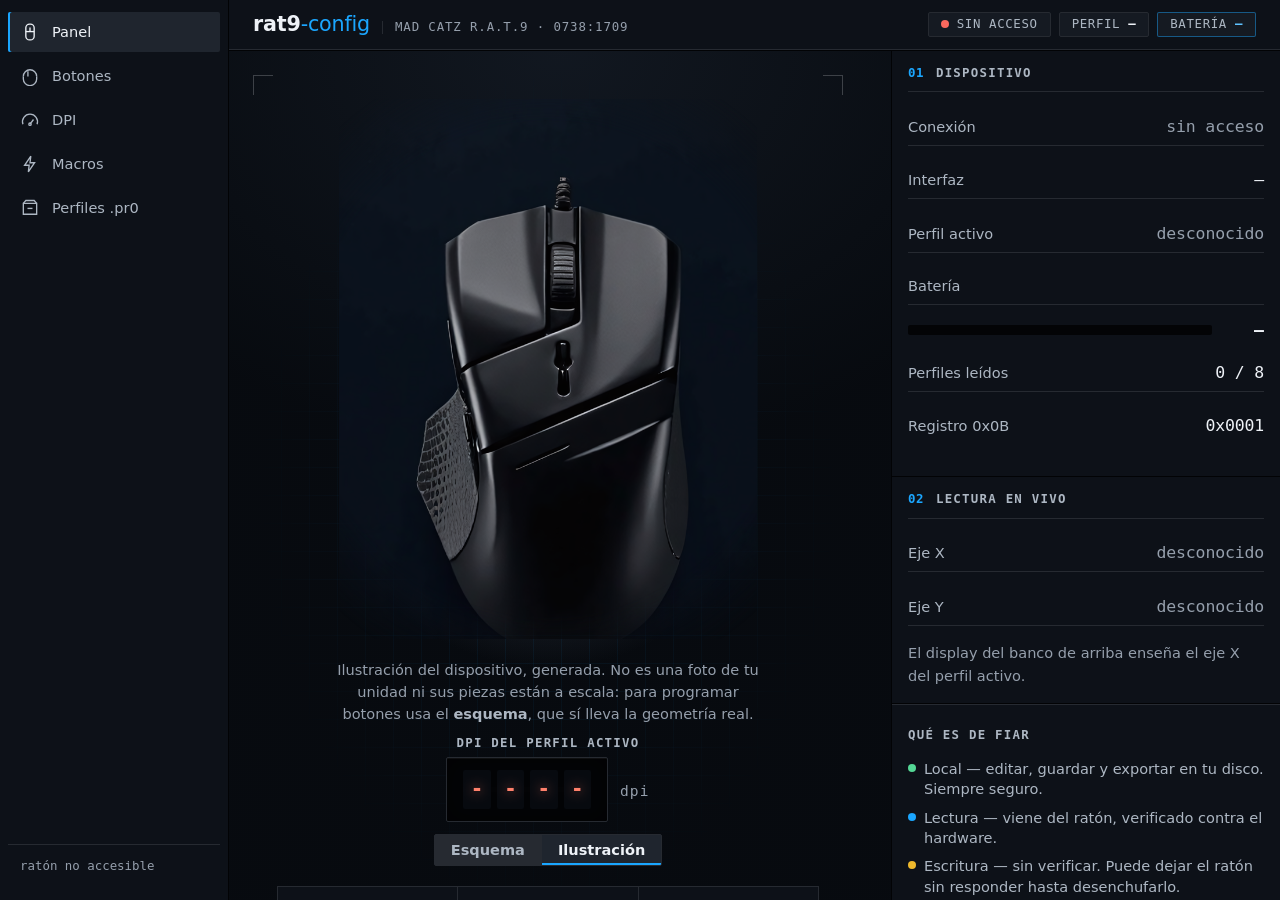
==== commit 4e0c3f0a: "Esquema con materiales: el dibujo tiene su propia escala tonal El esquema salia PLANO por una razon " ====
--- a/rat9/ui/index.html
+++ b/rat9/ui/index.html
@@ -93,6 +93,20 @@
         <p class="hint" id="deviceMsg">cargando diagrama…</p>
       </div>
 
+      <!-- Retrato realista del dispositivo. Va APARTE del esquema y sin marcas
+           encima: el render es una ilustracion generada, no una foto de esta
+           unidad, y sus piezas no caen donde las del raton real. Poner las
+           llamadas encima seria senalar la pieza equivocada. -->
+      <figure class="device-figure hidden" id="deviceFigure">
+        <img src="assets/raton-render.png" width="720" height="931"
+             alt="Ilustración realista del Mad Catz R.A.T.9 visto desde arriba">
+        <figcaption>
+          Ilustración del dispositivo, generada. No es una foto de tu unidad ni
+          sus piezas están a escala: para programar botones usa el
+          <b>esquema</b>, que sí lleva la geometría real.
+        </figcaption>
+      </figure>
+
       <!-- la lectura del raton, en el sitio del display de LEDs del original -->
       <div class="bench__readout">
         <span class="hud">DPI del perfil activo</span>
@@ -100,6 +114,15 @@
           <div class="dpiled" id="stageLed" role="img" aria-label="lectura de DPI"></div>
           <span class="bench__unit">dpi</span>
         </div>
+      </div>
+
+      <div class="bench__toggle" role="group" aria-label="Vista del dispositivo">
+        <button class="btn btn--quiet" data-figura="esquema" aria-pressed="true">
+          Esquema
+        </button>
+        <button class="btn btn--quiet" data-figura="render" aria-pressed="false">
+          Ilustración
+        </button>
       </div>
 
       <!-- cajetín del plano: solo hechos, nada inventado -->
--- a/rat9/ui/css/app.css
+++ b/rat9/ui/css/app.css
@@ -304,6 +304,46 @@
   display: grid; place-items: center;
 }
 
+/* Retrato realista del dispositivo, conmutador aparte del esquema. */
+.device-figure {
+  margin: 0; inline-size: 100%;
+  display: grid; justify-items: center; gap: var(--sp-3);
+}
+.device-figure img {
+  inline-size: 100%; block-size: auto;
+  max-inline-size: 100%;
+  max-block-size: 60vh;         /* el mismo tope que el esquema: el banco no salta */
+  object-fit: contain;
+  /* La imagen trae su propio fondo oscuro: se funde con el lienzo con una
+     mascara radial para que no se vea el borde del rectangulo.
+     El recorte deja aire a proposito (el raton ocupa del 19% al 81% en anchura
+     y del 14% al 86% en altura): asi la mascara se come SOLO el margen. Con el
+     recorte al ras, cualquier desvanecido se comia el talon del raton.
+     OJO: aqui NO va drop-shadow. Sobre una <img> la sombra sigue el RECTANGULO
+     del elemento, no la silueta del raton, y se ve un halo cuadrado. La
+     profundidad la da el propio sombreado del render. */
+  -webkit-mask-image: radial-gradient(58% 60% at 50% 50%, #000 76%, transparent 100%);
+  mask-image: radial-gradient(58% 60% at 50% 50%, #000 76%, transparent 100%);
+}
+.device-figure figcaption {
+  max-inline-size: 48ch; text-align: center;
+  margin-block-start: var(--sp-2);
+  font: 400 var(--step--1)/1.5 var(--font-ui);
+  color: var(--text-hint);
+}
+.device-figure figcaption b { color: var(--text-mute); font-weight: 600; }
+
+.bench__toggle {
+  display: flex; gap: 1px; background: var(--hairline);
+  border: 1px solid var(--hairline); border-radius: var(--r-tech);
+  overflow: hidden; justify-self: center;
+}
+.bench__toggle .btn { border: 0; border-radius: 0; min-block-size: 30px; }
+.bench__toggle .btn[aria-pressed="true"] {
+  background: var(--bg-3); color: var(--text-hi);
+  box-shadow: inset 0 -2px 0 var(--accent-500);
+}
+
 /* ═══ panel de ajustes ════════════════════════════════════════════════════ */
 
 .panel {
@@ -564,26 +604,29 @@
    paleta que el resto y se puede recalibrar desde aquí. */
 
 .device-frame {
-  /* El fallo de la primera pasada fue este: el raton estaba a la MISMA
-     luminancia que el lienzo, asi que se confundia con el fondo. Ahora el
-     cuerpo sube un escalon claro y, sobre todo, el contorno es una linea
-     visible de verdad: en un dibujo tecnico manda la LINEA, no el relleno. */
-  --mg-shell:      color-mix(in oklab, var(--bg-3), white 6%);
-  --mg-shell-hi:   color-mix(in oklab, var(--bg-3), white 14%);
-  --mg-plate:      color-mix(in oklab, var(--bg-3), white 11%);
-  --mg-plate-hi:   color-mix(in oklab, var(--bg-3), white 24%);
-  --mg-palm:       color-mix(in oklab, var(--bg-3), white 2%);
-  --mg-recess:     var(--bg-sunken);
-  --mg-control:    color-mix(in oklab, var(--bg-3), white 10%);
-  --mg-control-hi: color-mix(in oklab, var(--bg-3), white 26%);
-  --mg-edge:       color-mix(in oklab, var(--text-hint), var(--accent-500) 35%);
-  --mg-seam:       color-mix(in oklab, var(--hairline-strong), white 26%);
-  --mg-ridge:      color-mix(in oklab, var(--hairline-strong), white 34%);
-  --mg-gap:        var(--gap-line);
-  --mg-ink:        var(--text-body);
-  --mg-guide:      color-mix(in oklab, var(--hairline-strong), var(--accent-500) 22%);
-  --mg-badge-bg:   var(--bg-sunken);
-  --mg-badge-edge: color-mix(in oklab, var(--text-hint), var(--accent-500) 22%);
+  /* El dibujo tiene su PROPIA escala de valores, y es mas clara que el cromo de
+     la interfaz. Antes derivaba todo de --bg-3 (L 0,26) con unos puntos de
+     blanco: un rango tonal de L 0,21 a 0,30, donde no cabe ningun volumen. Un
+     objeto iluminado necesita sombra Y luz: aqui va de 0,10 (ranuras) a 0,53
+     (caras iluminadas).
+     Es el cambio que de verdad hace que se lea como objeto y no como silueta. */
+  --mg-recess:     oklch(0.100 0.012 255);   /* ranuras, huecos */
+  --mg-gap:        oklch(0.062 0.010 258);   /* junta entre piezas */
+  --mg-shell:      oklch(0.300 0.022 252);   /* cuerpo */
+  --mg-shell-hi:   oklch(0.470 0.028 250);   /* cuerpo iluminado arriba */
+  --mg-palm:       oklch(0.275 0.020 252);   /* reposamanos, un paso atras */
+  --mg-plate:      oklch(0.350 0.024 252);   /* tapas de los botones */
+  --mg-plate-hi:   oklch(0.530 0.030 250);   /* tapas iluminadas */
+  --mg-control:    oklch(0.270 0.020 252);   /* teclas laterales */
+  --mg-control-hi: oklch(0.450 0.026 250);
+  --mg-seam:       oklch(0.235 0.016 252);   /* costuras */
+  --mg-ridge:      oklch(0.500 0.026 250);   /* estrias de la rueda */
+  --mg-edge:       oklch(0.660 0.040 245);   /* contorno: manda la linea */
+  --mg-ink:        oklch(0.800 0.020 250);
+  --mg-guide:      oklch(0.520 0.070 245);
+  --mg-badge-bg:   oklch(0.100 0.012 255);
+  --mg-badge-edge: oklch(0.620 0.055 245);
+  --mg-luz:        oklch(1 0 0);
 }
 
 /* El SVG se mide contra el ancho del contenedor, que ya viene acotado por el
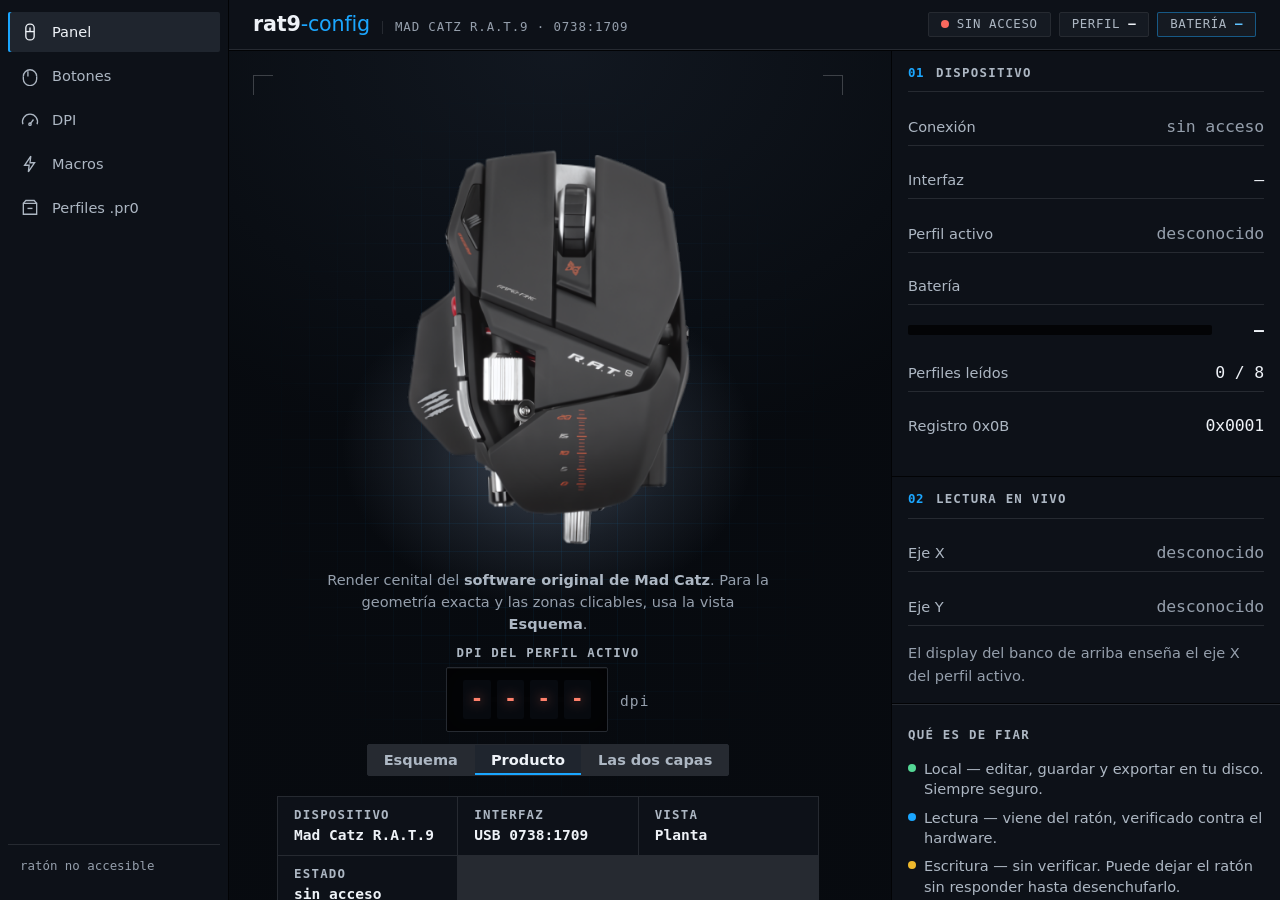
==== commit 7f2c07c6: "Dos capas: el esquema sobre el render del producto original El conmutador del banco pasa a tres vist" ====
--- a/rat9/ui/index.html
+++ b/rat9/ui/index.html
@@ -93,17 +93,25 @@
         <p class="hint" id="deviceMsg">cargando diagrama…</p>
       </div>
 
-      <!-- Retrato realista del dispositivo. Va APARTE del esquema y sin marcas
-           encima: el render es una ilustracion generada, no una foto de esta
-           unidad, y sus piezas no caen donde las del raton real. Poner las
-           llamadas encima seria senalar la pieza equivocada. -->
+      <!-- Retrato del dispositivo. Tres vistas: el esquema (geometría exacta y
+           zonas clicables), el render del producto original, y las dos capas
+           superpuestas.
+           OJO con la tercera: el plano va ajustado a la CAJA del render, no a
+           su forma. Son siluetas distintas (el render mide 0,72 de proporción y
+           el esquema 0,65, y el original tiene algo de perspectiva), así que no
+           coinciden al milímetro por mucho que se ajuste la caja. -->
       <figure class="device-figure hidden" id="deviceFigure">
-        <img src="assets/raton-render.png" width="720" height="931"
-             alt="Ilustración realista del Mad Catz R.A.T.9 visto desde arriba">
+        <!-- DOS CAPAS del mismo dibujo: la imagen realista debajo y el plano
+             translúcido encima. Miden lo mismo y el SVG viene ya transformado
+             a la caja del ratón de la imagen, así que encajan solas. -->
+        <div class="device-stack">
+          <img src="assets/raton-original.png" width="700" height="1090"
+               alt="Render cenital del Mad Catz R.A.T.9, del software original">
+          <div class="capa hidden" id="deviceCapa"></div>
+        </div>
         <figcaption>
-          Ilustración del dispositivo, generada. No es una foto de tu unidad ni
-          sus piezas están a escala: para programar botones usa el
-          <b>esquema</b>, que sí lleva la geometría real.
+          Render cenital del <b>software original de Mad Catz</b>. Para la
+          geometría exacta y las zonas clicables, usa la vista <b>Esquema</b>.
         </figcaption>
       </figure>
 
@@ -120,8 +128,11 @@
         <button class="btn btn--quiet" data-figura="esquema" aria-pressed="true">
           Esquema
         </button>
-        <button class="btn btn--quiet" data-figura="render" aria-pressed="false">
-          Ilustración
+        <button class="btn btn--quiet" data-figura="original" aria-pressed="false">
+          Producto
+        </button>
+        <button class="btn btn--quiet" data-figura="superpuesto" aria-pressed="false">
+          Las dos capas
         </button>
       </div>
 
--- a/rat9/ui/css/app.css
+++ b/rat9/ui/css/app.css
@@ -312,18 +312,8 @@
 .device-figure img {
   inline-size: 100%; block-size: auto;
   max-inline-size: 100%;
-  max-block-size: 60vh;         /* el mismo tope que el esquema: el banco no salta */
+  max-block-size: 50vh;         /* el mismo tope que el esquema: el banco no salta */
   object-fit: contain;
-  /* La imagen trae su propio fondo oscuro: se funde con el lienzo con una
-     mascara radial para que no se vea el borde del rectangulo.
-     El recorte deja aire a proposito (el raton ocupa del 19% al 81% en anchura
-     y del 14% al 86% en altura): asi la mascara se come SOLO el margen. Con el
-     recorte al ras, cualquier desvanecido se comia el talon del raton.
-     OJO: aqui NO va drop-shadow. Sobre una <img> la sombra sigue el RECTANGULO
-     del elemento, no la silueta del raton, y se ve un halo cuadrado. La
-     profundidad la da el propio sombreado del render. */
-  -webkit-mask-image: radial-gradient(58% 60% at 50% 50%, #000 76%, transparent 100%);
-  mask-image: radial-gradient(58% 60% at 50% 50%, #000 76%, transparent 100%);
 }
 .device-figure figcaption {
   max-inline-size: 48ch; text-align: center;
@@ -603,13 +593,13 @@
    el bloque <style> y estos --mg-* mandan. Asi el ratón pertenece a la misma
    paleta que el resto y se puede recalibrar desde aquí. */
 
+/* El dibujo tiene su PROPIA escala de valores, y es mas clara que el cromo de
+   la interfaz. Antes derivaba todo de --bg-3 (L 0,26) con unos puntos de
+   blanco: un rango tonal de L 0,21 a 0,30, donde no cabe ningun volumen. Un
+   objeto iluminado necesita sombra Y luz: aqui va de 0,10 (ranuras) a 0,53
+   (caras iluminadas).
+   Es el cambio que de verdad hace que se lea como objeto y no como silueta. */
 .device-frame {
-  /* El dibujo tiene su PROPIA escala de valores, y es mas clara que el cromo de
-     la interfaz. Antes derivaba todo de --bg-3 (L 0,26) con unos puntos de
-     blanco: un rango tonal de L 0,21 a 0,30, donde no cabe ningun volumen. Un
-     objeto iluminado necesita sombra Y luz: aqui va de 0,10 (ranuras) a 0,53
-     (caras iluminadas).
-     Es el cambio que de verdad hace que se lea como objeto y no como silueta. */
   --mg-recess:     oklch(0.100 0.012 255);   /* ranuras, huecos */
   --mg-gap:        oklch(0.062 0.010 258);   /* junta entre piezas */
   --mg-shell:      oklch(0.300 0.022 252);   /* cuerpo */
@@ -628,6 +618,56 @@
   --mg-badge-edge: oklch(0.620 0.055 245);
   --mg-luz:        oklch(1 0 0);
 }
+
+/* ── la capa que va ENCIMA del render ──────────────────────────────────────
+   Aquí el dibujo no rellena: solo perfila. Es un plano superpuesto a una
+   fotografía; si tapara la imagen, competirían las dos. Los rellenos son
+   lavados de acento a baja opacidad y mandan las líneas. */
+.capa-render {
+  /* Va ENCIMA de una fotografía: si el plano es tenue se lee como un artefacto
+     del render y no como un plano, así que aquí las líneas son lo que MANDA.
+     En el cuerpo del SVG el contorno de las piezas es el color del hueco
+     (--mg-gap, oscuro); aquí se invierte a claro, porque sobre la foto lo que
+     tiene que verse son las líneas, no los huecos. */
+  --mg-shell:      oklch(0.72 0.150 245 / .14);
+  --mg-shell-hi:   oklch(0.84 0.140 245 / .22);
+  --mg-plate:      oklch(0.72 0.150 245 / .18);
+  --mg-plate-hi:   oklch(0.86 0.140 245 / .26);
+  --mg-palm:       oklch(0.72 0.150 245 / .10);
+  --mg-recess:     oklch(0.08 0.012 255 / .45);
+  --mg-control:    oklch(0.78 0.140 245 / .20);
+  --mg-control-hi: oklch(0.90 0.130 245 / .34);
+  --mg-seam:       oklch(0.88 0.110 245 / .70);
+  --mg-ridge:      oklch(0.94 0.100 245 / .75);
+  --mg-edge:       oklch(0.94 0.090 240 / .96);
+  --mg-gap:        oklch(0.88 0.110 242 / .95);
+  --mg-ink:        oklch(0.97 0.030 245);
+  --mg-guide:      oklch(0.82 0.120 245 / .9);
+  --mg-badge-bg:   oklch(0.15 0.035 250 / .92);
+  --mg-badge-edge: oklch(0.88 0.120 245 / .95);
+  /* la banda de luz y el reflejo de la rueda se apagan: sobre la foto ya hay
+     iluminación de verdad y añadir la nuestra la ensuciaría */
+  --mg-luz:        transparent;
+  /* NADA de rellenos oscuros: tapaban el producto. La capa solo perfila. */
+  --mg-recess:     transparent;
+  --mg-palm:       oklch(0.72 0.150 245 / .06);
+  --mg-shell:      oklch(0.72 0.150 245 / .07);
+}
+
+/* Las dos capas apiladas. Encajan solas porque las dos miden 720x931: el SVG
+   trae la geometría YA transformada a la caja donde ha caído el ratón en la
+   imagen (lo hace tools/gen-mouse-svg.py, midiendo el render). Así no hay
+   cuentas de alineación en CSS, que es donde se desincronizarían. */
+.device-stack { position: relative; inline-size: 100%; line-height: 0; }
+.device-stack img { display: block; inline-size: 100%; block-size: auto; }
+.device-stack .capa {
+  position: absolute; inset: 0;
+  inline-size: 100%; block-size: 100%;
+}
+.device-stack .capa svg { inline-size: 100%; block-size: 100%; }
+/* El plano lleva las líneas algo más gruesas que el esquema suelto: encima de
+   una foto, 1,5 px se pierden entre el grano y las sombras de la imagen. */
+.device-stack .capa :is(path, rect)[stroke] { stroke-width: 2.2; }
 
 /* El SVG se mide contra el ancho del contenedor, que ya viene acotado por el
    banco (760 px). Antes usaba 68cqi, que se apunta al PROPIO contenedor: con
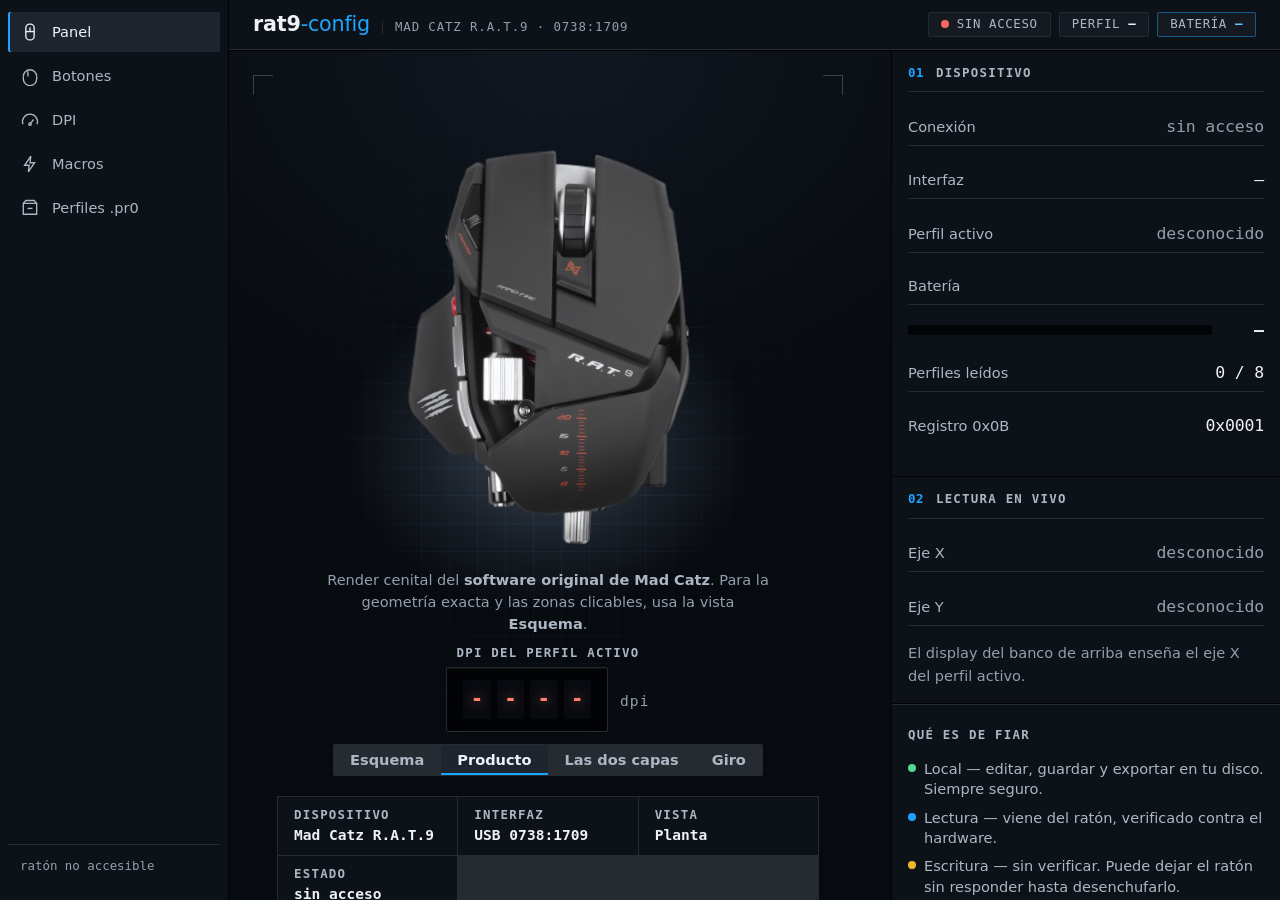
==== commit 5c935cd2: "Visor de giro: 24 fotogramas reales del aparato, arrastrables Anade una cuarta vista al banco, 'Giro" ====
--- a/rat9/ui/index.html
+++ b/rat9/ui/index.html
@@ -115,6 +115,27 @@
         </figcaption>
       </figure>
 
+      <!-- VISOR DE GIRO: 24 fotogramas REALES del aparato, extraídos del
+           instalador del software original. No es un modelo 3D inventado: es
+           exactamente lo que hacía el software de Mad Catz, que tampoco era 3D
+           sino una ruleta de sprites. Se arrastra para girarlo.
+           Los fotogramas NO están en el repositorio (son material gráfico
+           ajeno): los saca tools/preparar-giro.sh de la copia local del
+           instalador. Si no están, el botón no se ofrece y no pasa nada. -->
+      <figure class="device-figure hidden" id="deviceGiro">
+        <div class="giro" id="giroCaja" tabindex="0" role="slider"
+             aria-label="Girar el ratón" aria-valuemin="0" aria-valuemax="23"
+             aria-valuenow="0">
+          <img id="giroImg" width="550" height="698" alt="El R.A.T.9 girando,
+               fotograma a fotograma">
+        </div>
+        <div class="giro__pista" aria-hidden="true"><i id="giroPista"></i></div>
+        <figcaption>
+          Giro real del aparato, fotograma a fotograma. <b>Arrastra</b> para
+          girarlo, o usa las flechas del teclado.
+        </figcaption>
+      </figure>
+
       <!-- la lectura del raton, en el sitio del display de LEDs del original -->
       <div class="bench__readout">
         <span class="hud">DPI del perfil activo</span>
@@ -133,6 +154,10 @@
         </button>
         <button class="btn btn--quiet" data-figura="superpuesto" aria-pressed="false">
           Las dos capas
+        </button>
+        <button class="btn btn--quiet" data-figura="giro" aria-pressed="false"
+                id="btnGiro">
+          Giro
         </button>
       </div>
 
--- a/rat9/ui/css/app.css
+++ b/rat9/ui/css/app.css
@@ -322,6 +322,39 @@
   color: var(--text-hint);
 }
 .device-figure figcaption b { color: var(--text-mute); font-weight: 600; }
+
+/* ── visor de GIRO ────────────────────────────────────────────────────────────
+   Los 24 fotogramas reales del aparato. Es lo mismo que hacía el software de Mad
+   Catz, que tampoco era 3D: una ruleta de sprites. Aquí se arrastra.
+   touch-action: pan-y deja pasar el desplazamiento vertical de la página y se
+   queda solo con el horizontal, que es el que gira: sin eso, en táctil el
+   arrastre hace scroll y no gira. */
+.giro {
+  display: grid; place-items: center;
+  inline-size: 100%; max-inline-size: 100%;
+  cursor: grab; touch-action: pan-y;
+  user-select: none; -webkit-user-select: none;
+  outline-offset: 6px;
+}
+.giro:active { cursor: grabbing; }
+.giro img {
+  inline-size: 100%; block-size: auto;
+  max-inline-size: 100%; max-block-size: 50vh;
+  object-fit: contain;
+  pointer-events: none;      /* el arrastre lo lleva la caja, no la imagen */
+}
+.giro__pista {
+  inline-size: min(100%, 20rem); block-size: 3px;
+  border-radius: 2px; background: var(--hairline); overflow: hidden;
+}
+.giro__pista i {
+  display: block; block-size: 100%; inline-size: 0;
+  background: var(--accent-500);
+  transition: inline-size .12s linear;
+}
+@media (prefers-reduced-motion: reduce) {
+  .giro__pista i { transition: none; }
+}
 
 .bench__toggle {
   display: flex; gap: 1px; background: var(--hairline);
